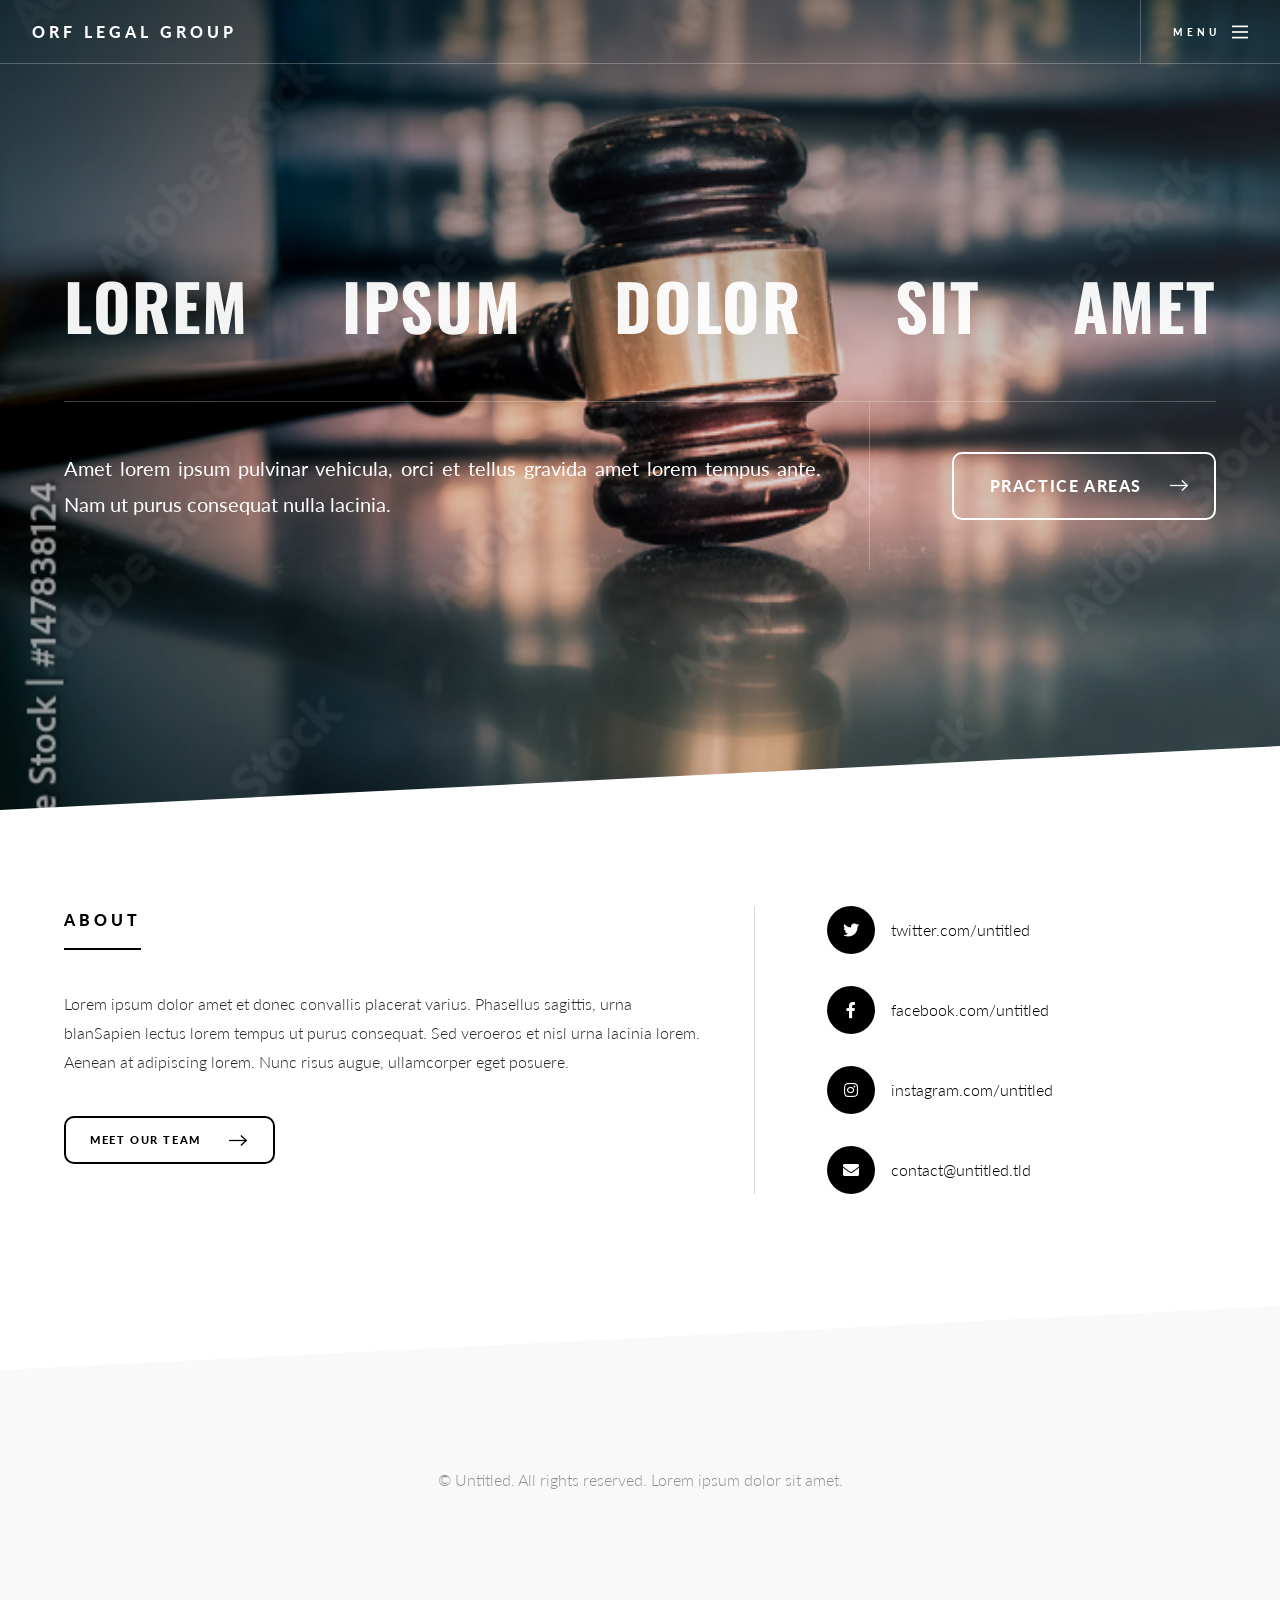
==== index.html @ 3b119aff "init" ====
<!DOCTYPE HTML>
<!--
	Standout by Pixelarity
	pixelarity.com | hello@pixelarity.com
	License: pixelarity.com/license
-->
<html>
	<head>
		<title>Orf Legal Group</title>
		<meta charset="utf-8" />
		<meta name="viewport" content="width=device-width, initial-scale=1, user-scalable=no" />
		<link rel="stylesheet" href="assets/css/main.css" />
	</head>
	<body class="is-preload">

		<!-- Page wrapper -->
			<div id="page-wrapper">

				<!-- Header -->
					<header id="header" class="alt">
						<span class="logo"><a href="index.html">Orf Legal Group <span></span></a></span>
						<a href="#menu"><span>Menu</span></a>
					</header>

				<!-- Nav -->
					<nav id="menu">
						<div class="inner">
							<h2>Menu</h2>
							<ul class="links">
								<li><a href="index.html">Home</a></li>
								<li><a href="practiceareas.html">Practice Areas</a></li>
								<li><a href="about.html">About</a></li>
								<li><a href="Contact.html">Contact</a></li>
								<li><a href="elements.html">Elements</a></li>
							</ul>
							<a class="close"><span>Close</span></a>
						</div>
					</nav>

				<!-- Banner -->
					<section id="banner">
						<div class="inner">
							<h1>Lorem ipsum dolor sit amet</h1>
							<div class="content">
								<p>Amet lorem ipsum pulvinar vehicula, orci et tellus gravida amet lorem tempus ante. Nam ut purus consequat nulla lacinia.</p>
								<ul class="actions special">
									<li><a href="practiceareas.html" class="button large next">Practice Areas</a></li>
								</ul>
							</div>
						</div>
					</section>

				<!-- Footer -->
					<section id="footer" class="wrapper">
						<div class="inner">
							<div class="split">
								<div class="content">
									<header>
										<h2>About</h2>
									</header>
									<p>Lorem ipsum dolor amet et donec convallis placerat varius. Phasellus sagittis, urna blanSapien lectus lorem tempus ut purus consequat. Sed veroeros et nisl urna lacinia lorem. Aenean at adipiscing lorem. Nunc risus augue, ullamcorper eget posuere.</p>
									<ul class="actions">
										<li><a href="about.html" class="button next">Meet Our Team</a></li>
									</ul>
								</div>
								<ul class="contact-icons">
									<li><a href="#" class="icon brands alt fa-twitter"><span class="label">twitter.com/untitled</span></a></li>
									<li><a href="#" class="icon brands alt fa-facebook-f"><span class="label">facebook.com/untitled</span></a></li>
									<li><a href="#" class="icon brands alt fa-instagram"><span class="label">instagram.com/untitled</span></a></li>
									<li><a href="#" class="icon solid alt fa-envelope"><span class="label">contact@untitled.tld</span></a></li>
								</ul>
							</div>
						</div>
					</section>

				<!-- Copyright -->
					<section class="wrapper style2 copyright">
						<div class="inner">
							&copy; Untitled. All rights reserved. Lorem ipsum dolor sit amet.
						</div>
					</section>

			</div>

		<!-- Scripts -->
			<script src="assets/js/jquery.min.js"></script>
			<script src="assets/js/jquery.scrollex.min.js"></script>
			<script src="assets/js/jquery.scrolly.min.js"></script>
			<script src="assets/js/browser.min.js"></script>
			<script src="assets/js/breakpoints.min.js"></script>
			<script src="assets/js/util.js"></script>
			<script src="assets/js/main.js"></script>

	</body>
</html>
---- assets/css/main.css ----
@import url(fontawesome-all.min.css);
@import url("https://fonts.googleapis.com/css?family=Lato:300,400,700,900|Oswald:600");

/*
	Standout by Pixelarity
	pixelarity.com | hello@pixelarity.com
	License: pixelarity.com/license
*/

html, body, div, span, applet, object,
iframe, h1, h2, h3, h4, h5, h6, p, blockquote,
pre, a, abbr, acronym, address, big, cite,
code, del, dfn, em, img, ins, kbd, q, s, samp,
small, strike, strong, sub, sup, tt, var, b,
u, i, center, dl, dt, dd, ol, ul, li, fieldset,
form, label, legend, table, caption, tbody,
tfoot, thead, tr, th, td, article, aside,
canvas, details, embed, figure, figcaption,
footer, header, hgroup, menu, nav, output, ruby,
section, summary, time, mark, audio, video {
	margin: 0;
	padding: 0;
	border: 0;
	font-size: 100%;
	font: inherit;
	vertical-align: baseline;}

article, aside, details, figcaption, figure,
footer, header, hgroup, menu, nav, section {
	display: block;}

body {
	line-height: 1;
}

ol, ul {
	list-style: none;
}

blockquote, q {
	quotes: none;
}

	blockquote:before, blockquote:after, q:before, q:after {
		content: '';
		content: none;
	}

table {
	border-collapse: collapse;
	border-spacing: 0;
}

body {
	-webkit-text-size-adjust: none;
}

mark {
	background-color: transparent;
	color: inherit;
}

input::-moz-focus-inner {
	border: 0;
	padding: 0;
}

input, select, textarea {
	-moz-appearance: none;
	-webkit-appearance: none;
	-ms-appearance: none;
	appearance: none;
}

/* Basic */

	@-ms-viewport {
		width: device-width;
	}

	body {
		-ms-overflow-style: scrollbar;
	}

	@media screen and (max-width: 480px) {

		html, body {
			min-width: 320px;
		}

	}

	html {
		box-sizing: border-box;
	}

	*, *:before, *:after {
		box-sizing: inherit;
	}

	body {
		background: #ffffff;
	}

		body.is-preload *, body.is-preload *:before, body.is-preload *:after {
			-moz-animation: none !important;
			-webkit-animation: none !important;
			-ms-animation: none !important;
			animation: none !important;
			-moz-transition: none !important;
			-webkit-transition: none !important;
			-ms-transition: none !important;
			transition: none !important;
		}

/* Typography */

	html {
		font-size: 15pt;
	}

		@media screen and (max-width: 1680px) {

			html {
				font-size: 13pt;
			}

		}

		@media screen and (max-width: 1280px) {

			html {
				font-size: 12pt;
			}

		}

		@media screen and (max-width: 980px) {

			html {
				font-size: 12pt;
			}

		}

		@media screen and (max-width: 480px) {

			html {
				font-size: 12pt;
			}

		}

		@media screen and (max-width: 360px) {

			html {
				font-size: 11pt;
			}

		}

	body {
		background-color: #ffffff;
		color: #282828;
	}

	body, input, select, textarea {
		font-family: "Lato", Helvetica, sans-serif;
		font-weight: 300;
		font-size: 1rem;
		line-height: 1.8;
	}

	a {
		-moz-transition: color 0.2s ease-in-out;
		-webkit-transition: color 0.2s ease-in-out;
		-ms-transition: color 0.2s ease-in-out;
		transition: color 0.2s ease-in-out;
		text-decoration: underline;
	}

		a:hover {
			text-decoration: none;
		}

	strong, b {
		font-weight: 900;
	}

	em, i {
		font-style: italic;
	}

	p {
		margin: 0 0 2rem 0;
	}

	h1, h2, h3, h4, h5, h6 {
		font-weight: 900;
		letter-spacing: 0.25rem;
		line-height: 1.5;
		margin: 0 0 1.5rem 0;
		text-transform: uppercase;
	}

		h1 a, h2 a, h3 a, h4 a, h5 a, h6 a {
			color: inherit;
			text-decoration: none;
		}

	h1 {
		font-family: "Oswald", Helvetica, sans-serif;
		font-size: 4rem;
		letter-spacing: 0.1rem;
	}

	h2 {
		font-size: 1.75rem;
	}

	h3 {
		font-size: 1.5rem;
	}

	h4 {
		font-size: 1.25rem;
	}

	h5 {
		font-size: 1rem;
	}

	h6 {
		font-size: 0.75rem;
	}

	@media screen and (max-width: 1280px) {

		h1 {
			font-size: 3.5rem;
		}

	}

	@media screen and (max-width: 980px) {

		h1 {
			font-size: 3rem;
		}

		h2 {
			font-size: 1.5rem;
		}

		h3 {
			font-size: 1.25rem;
		}

	}

	@media screen and (max-width: 736px) {

		h1 {
			font-size: 1.75rem;
		}

		h2 {
			font-size: 1.5rem;
		}

		h3 {
			font-size: 1.25rem;
		}

	}

	sub {
		font-size: 0.8rem;
		position: relative;
		top: 0.5rem;
	}

	sup {
		font-size: 0.8rem;
		position: relative;
		top: -0.5rem;
	}

	blockquote {
		border-left: solid 0.5rem;
		font-style: italic;
		margin: 0 0 2rem 0;
		padding: 1rem 0 1rem 2rem;
	}

	code {
		border-radius: 10px;
		border: solid 1px;
		font-family: "Courier New", monospace;
		font-size: 0.9rem;
		margin: 0 0.25rem;
		padding: 0.25rem 0.65rem;
	}

	pre {
		-webkit-overflow-scrolling: touch;
		font-family: "Courier New", monospace;
		font-size: 0.9rem;
		margin: 0 0 2rem 0;
	}

		pre code {
			display: block;
			line-height: 1.75;
			padding: 1rem 1.5rem;
			overflow-x: auto;
		}

	hr {
		border: 0;
		border-bottom: solid 1px;
		margin: 2rem 0;
	}

		hr.major {
			margin: 4rem 0;
		}

		@media screen and (max-width: 736px) {

			hr.major {
				margin: 3rem 0;
			}

		}

	input, select, textarea {
		color: #000000;
	}

	a {
		color: #000000;
	}

	strong, b {
		color: #000000;
	}

	h1, h2, h3, h4, h5, h6 {
		color: #000000;
	}

	blockquote {
		border-left-color: rgba(99, 116, 133, 0.25);
	}

	code {
		background: rgba(99, 116, 133, 0.075);
		border-color: rgba(99, 116, 133, 0.25);
	}

	hr {
		border-bottom-color: rgba(99, 116, 133, 0.25);
	}

/* Row */

	.row {
		display: flex;
		flex-wrap: wrap;
		box-sizing: border-box;
		align-items: stretch;
	}

		.row > * {
			box-sizing: border-box;
		}

		.row.gtr-uniform > * > :last-child {
			margin-bottom: 0;
		}

		.row.aln-left {
			justify-content: flex-start;
		}

		.row.aln-center {
			justify-content: center;
		}

		.row.aln-right {
			justify-content: flex-end;
		}

		.row.aln-top {
			align-items: flex-start;
		}

		.row.aln-middle {
			align-items: center;
		}

		.row.aln-bottom {
			align-items: flex-end;
		}

		.row > .imp {
			order: -1;
		}

		.row > .col-1 {
			width: 8.33333%;
		}

		.row > .off-1 {
			margin-left: 8.33333%;
		}

		.row > .col-2 {
			width: 16.66667%;
		}

		.row > .off-2 {
			margin-left: 16.66667%;
		}

		.row > .col-3 {
			width: 25%;
		}

		.row > .off-3 {
			margin-left: 25%;
		}

		.row > .col-4 {
			width: 33.33333%;
		}

		.row > .off-4 {
			margin-left: 33.33333%;
		}

		.row > .col-5 {
			width: 41.66667%;
		}

		.row > .off-5 {
			margin-left: 41.66667%;
		}

		.row > .col-6 {
			width: 50%;
		}

		.row > .off-6 {
			margin-left: 50%;
		}

		.row > .col-7 {
			width: 58.33333%;
		}

		.row > .off-7 {
			margin-left: 58.33333%;
		}

		.row > .col-8 {
			width: 66.66667%;
		}

		.row > .off-8 {
			margin-left: 66.66667%;
		}

		.row > .col-9 {
			width: 75%;
		}

		.row > .off-9 {
			margin-left: 75%;
		}

		.row > .col-10 {
			width: 83.33333%;
		}

		.row > .off-10 {
			margin-left: 83.33333%;
		}

		.row > .col-11 {
			width: 91.66667%;
		}

		.row > .off-11 {
			margin-left: 91.66667%;
		}

		.row > .col-12 {
			width: 100%;
		}

		.row > .off-12 {
			margin-left: 100%;
		}

		.row.gtr-0 {
			margin-top: 0;
			margin-left: 0rem;
		}

			.row.gtr-0 > * {
				padding: 0 0 0 0rem;
			}

			.row.gtr-0.gtr-uniform {
				margin-top: 0rem;
			}

				.row.gtr-0.gtr-uniform > * {
					padding-top: 0rem;
				}

		.row.gtr-25 {
			margin-top: 0;
			margin-left: -0.5rem;
		}

			.row.gtr-25 > * {
				padding: 0 0 0 0.5rem;
			}

			.row.gtr-25.gtr-uniform {
				margin-top: -0.5rem;
			}

				.row.gtr-25.gtr-uniform > * {
					padding-top: 0.5rem;
				}

		.row.gtr-50 {
			margin-top: 0;
			margin-left: -1rem;
		}

			.row.gtr-50 > * {
				padding: 0 0 0 1rem;
			}

			.row.gtr-50.gtr-uniform {
				margin-top: -1rem;
			}

				.row.gtr-50.gtr-uniform > * {
					padding-top: 1rem;
				}

		.row {
			margin-top: 0;
			margin-left: -2rem;
		}

			.row > * {
				padding: 0 0 0 2rem;
			}

			.row.gtr-uniform {
				margin-top: -2rem;
			}

				.row.gtr-uniform > * {
					padding-top: 2rem;
				}

		.row.gtr-150 {
			margin-top: 0;
			margin-left: -3rem;
		}

			.row.gtr-150 > * {
				padding: 0 0 0 3rem;
			}

			.row.gtr-150.gtr-uniform {
				margin-top: -3rem;
			}

				.row.gtr-150.gtr-uniform > * {
					padding-top: 3rem;
				}

		.row.gtr-200 {
			margin-top: 0;
			margin-left: -4rem;
		}

			.row.gtr-200 > * {
				padding: 0 0 0 4rem;
			}

			.row.gtr-200.gtr-uniform {
				margin-top: -4rem;
			}

				.row.gtr-200.gtr-uniform > * {
					padding-top: 4rem;
				}

		@media screen and (max-width: 1680px) {

			.row {
				display: flex;
				flex-wrap: wrap;
				box-sizing: border-box;
				align-items: stretch;
			}

				.row > * {
					box-sizing: border-box;
				}

				.row.gtr-uniform > * > :last-child {
					margin-bottom: 0;
				}

				.row.aln-left {
					justify-content: flex-start;
				}

				.row.aln-center {
					justify-content: center;
				}

				.row.aln-right {
					justify-content: flex-end;
				}

				.row.aln-top {
					align-items: flex-start;
				}

				.row.aln-middle {
					align-items: center;
				}

				.row.aln-bottom {
					align-items: flex-end;
				}

				.row > .imp-xlarge {
					order: -1;
				}

				.row > .col-1-xlarge {
					width: 8.33333%;
				}

				.row > .off-1-xlarge {
					margin-left: 8.33333%;
				}

				.row > .col-2-xlarge {
					width: 16.66667%;
				}

				.row > .off-2-xlarge {
					margin-left: 16.66667%;
				}

				.row > .col-3-xlarge {
					width: 25%;
				}

				.row > .off-3-xlarge {
					margin-left: 25%;
				}

				.row > .col-4-xlarge {
					width: 33.33333%;
				}

				.row > .off-4-xlarge {
					margin-left: 33.33333%;
				}

				.row > .col-5-xlarge {
					width: 41.66667%;
				}

				.row > .off-5-xlarge {
					margin-left: 41.66667%;
				}

				.row > .col-6-xlarge {
					width: 50%;
				}

				.row > .off-6-xlarge {
					margin-left: 50%;
				}

				.row > .col-7-xlarge {
					width: 58.33333%;
				}

				.row > .off-7-xlarge {
					margin-left: 58.33333%;
				}

				.row > .col-8-xlarge {
					width: 66.66667%;
				}

				.row > .off-8-xlarge {
					margin-left: 66.66667%;
				}

				.row > .col-9-xlarge {
					width: 75%;
				}

				.row > .off-9-xlarge {
					margin-left: 75%;
				}

				.row > .col-10-xlarge {
					width: 83.33333%;
				}

				.row > .off-10-xlarge {
					margin-left: 83.33333%;
				}

				.row > .col-11-xlarge {
					width: 91.66667%;
				}

				.row > .off-11-xlarge {
					margin-left: 91.66667%;
				}

				.row > .col-12-xlarge {
					width: 100%;
				}

				.row > .off-12-xlarge {
					margin-left: 100%;
				}

				.row.gtr-0 {
					margin-top: 0;
					margin-left: 0rem;
				}

					.row.gtr-0 > * {
						padding: 0 0 0 0rem;
					}

					.row.gtr-0.gtr-uniform {
						margin-top: 0rem;
					}

						.row.gtr-0.gtr-uniform > * {
							padding-top: 0rem;
						}

				.row.gtr-25 {
					margin-top: 0;
					margin-left: -0.5rem;
				}

					.row.gtr-25 > * {
						padding: 0 0 0 0.5rem;
					}

					.row.gtr-25.gtr-uniform {
						margin-top: -0.5rem;
					}

						.row.gtr-25.gtr-uniform > * {
							padding-top: 0.5rem;
						}

				.row.gtr-50 {
					margin-top: 0;
					margin-left: -1rem;
				}

					.row.gtr-50 > * {
						padding: 0 0 0 1rem;
					}

					.row.gtr-50.gtr-uniform {
						margin-top: -1rem;
					}

						.row.gtr-50.gtr-uniform > * {
							padding-top: 1rem;
						}

				.row {
					margin-top: 0;
					margin-left: -2rem;
				}

					.row > * {
						padding: 0 0 0 2rem;
					}

					.row.gtr-uniform {
						margin-top: -2rem;
					}

						.row.gtr-uniform > * {
							padding-top: 2rem;
						}

				.row.gtr-150 {
					margin-top: 0;
					margin-left: -3rem;
				}

					.row.gtr-150 > * {
						padding: 0 0 0 3rem;
					}

					.row.gtr-150.gtr-uniform {
						margin-top: -3rem;
					}

						.row.gtr-150.gtr-uniform > * {
							padding-top: 3rem;
						}

				.row.gtr-200 {
					margin-top: 0;
					margin-left: -4rem;
				}

					.row.gtr-200 > * {
						padding: 0 0 0 4rem;
					}

					.row.gtr-200.gtr-uniform {
						margin-top: -4rem;
					}

						.row.gtr-200.gtr-uniform > * {
							padding-top: 4rem;
						}

		}

		@media screen and (max-width: 1280px) {

			.row {
				display: flex;
				flex-wrap: wrap;
				box-sizing: border-box;
				align-items: stretch;
			}

				.row > * {
					box-sizing: border-box;
				}

				.row.gtr-uniform > * > :last-child {
					margin-bottom: 0;
				}

				.row.aln-left {
					justify-content: flex-start;
				}

				.row.aln-center {
					justify-content: center;
				}

				.row.aln-right {
					justify-content: flex-end;
				}

				.row.aln-top {
					align-items: flex-start;
				}

				.row.aln-middle {
					align-items: center;
				}

				.row.aln-bottom {
					align-items: flex-end;
				}

				.row > .imp-large {
					order: -1;
				}

				.row > .col-1-large {
					width: 8.33333%;
				}

				.row > .off-1-large {
					margin-left: 8.33333%;
				}

				.row > .col-2-large {
					width: 16.66667%;
				}

				.row > .off-2-large {
					margin-left: 16.66667%;
				}

				.row > .col-3-large {
					width: 25%;
				}

				.row > .off-3-large {
					margin-left: 25%;
				}

				.row > .col-4-large {
					width: 33.33333%;
				}

				.row > .off-4-large {
					margin-left: 33.33333%;
				}

				.row > .col-5-large {
					width: 41.66667%;
				}

				.row > .off-5-large {
					margin-left: 41.66667%;
				}

				.row > .col-6-large {
					width: 50%;
				}

				.row > .off-6-large {
					margin-left: 50%;
				}

				.row > .col-7-large {
					width: 58.33333%;
				}

				.row > .off-7-large {
					margin-left: 58.33333%;
				}

				.row > .col-8-large {
					width: 66.66667%;
				}

				.row > .off-8-large {
					margin-left: 66.66667%;
				}

				.row > .col-9-large {
					width: 75%;
				}

				.row > .off-9-large {
					margin-left: 75%;
				}

				.row > .col-10-large {
					width: 83.33333%;
				}

				.row > .off-10-large {
					margin-left: 83.33333%;
				}

				.row > .col-11-large {
					width: 91.66667%;
				}

				.row > .off-11-large {
					margin-left: 91.66667%;
				}

				.row > .col-12-large {
					width: 100%;
				}

				.row > .off-12-large {
					margin-left: 100%;
				}

				.row.gtr-0 {
					margin-top: 0;
					margin-left: 0rem;
				}

					.row.gtr-0 > * {
						padding: 0 0 0 0rem;
					}

					.row.gtr-0.gtr-uniform {
						margin-top: 0rem;
					}

						.row.gtr-0.gtr-uniform > * {
							padding-top: 0rem;
						}

				.row.gtr-25 {
					margin-top: 0;
					margin-left: -0.375rem;
				}

					.row.gtr-25 > * {
						padding: 0 0 0 0.375rem;
					}

					.row.gtr-25.gtr-uniform {
						margin-top: -0.375rem;
					}

						.row.gtr-25.gtr-uniform > * {
							padding-top: 0.375rem;
						}

				.row.gtr-50 {
					margin-top: 0;
					margin-left: -0.75rem;
				}

					.row.gtr-50 > * {
						padding: 0 0 0 0.75rem;
					}

					.row.gtr-50.gtr-uniform {
						margin-top: -0.75rem;
					}

						.row.gtr-50.gtr-uniform > * {
							padding-top: 0.75rem;
						}

				.row {
					margin-top: 0;
					margin-left: -1.5rem;
				}

					.row > * {
						padding: 0 0 0 1.5rem;
					}

					.row.gtr-uniform {
						margin-top: -1.5rem;
					}

						.row.gtr-uniform > * {
							padding-top: 1.5rem;
						}

				.row.gtr-150 {
					margin-top: 0;
					margin-left: -2.25rem;
				}

					.row.gtr-150 > * {
						padding: 0 0 0 2.25rem;
					}

					.row.gtr-150.gtr-uniform {
						margin-top: -2.25rem;
					}

						.row.gtr-150.gtr-uniform > * {
							padding-top: 2.25rem;
						}

				.row.gtr-200 {
					margin-top: 0;
					margin-left: -3rem;
				}

					.row.gtr-200 > * {
						padding: 0 0 0 3rem;
					}

					.row.gtr-200.gtr-uniform {
						margin-top: -3rem;
					}

						.row.gtr-200.gtr-uniform > * {
							padding-top: 3rem;
						}

		}

		@media screen and (max-width: 980px) {

			.row {
				display: flex;
				flex-wrap: wrap;
				box-sizing: border-box;
				align-items: stretch;
			}

				.row > * {
					box-sizing: border-box;
				}

				.row.gtr-uniform > * > :last-child {
					margin-bottom: 0;
				}

				.row.aln-left {
					justify-content: flex-start;
				}

				.row.aln-center {
					justify-content: center;
				}

				.row.aln-right {
					justify-content: flex-end;
				}

				.row.aln-top {
					align-items: flex-start;
				}

				.row.aln-middle {
					align-items: center;
				}

				.row.aln-bottom {
					align-items: flex-end;
				}

				.row > .imp-medium {
					order: -1;
				}

				.row > .col-1-medium {
					width: 8.33333%;
				}

				.row > .off-1-medium {
					margin-left: 8.33333%;
				}

				.row > .col-2-medium {
					width: 16.66667%;
				}

				.row > .off-2-medium {
					margin-left: 16.66667%;
				}

				.row > .col-3-medium {
					width: 25%;
				}

				.row > .off-3-medium {
					margin-left: 25%;
				}

				.row > .col-4-medium {
					width: 33.33333%;
				}

				.row > .off-4-medium {
					margin-left: 33.33333%;
				}

				.row > .col-5-medium {
					width: 41.66667%;
				}

				.row > .off-5-medium {
					margin-left: 41.66667%;
				}

				.row > .col-6-medium {
					width: 50%;
				}

				.row > .off-6-medium {
					margin-left: 50%;
				}

				.row > .col-7-medium {
					width: 58.33333%;
				}

				.row > .off-7-medium {
					margin-left: 58.33333%;
				}

				.row > .col-8-medium {
					width: 66.66667%;
				}

				.row > .off-8-medium {
					margin-left: 66.66667%;
				}

				.row > .col-9-medium {
					width: 75%;
				}

				.row > .off-9-medium {
					margin-left: 75%;
				}

				.row > .col-10-medium {
					width: 83.33333%;
				}

				.row > .off-10-medium {
					margin-left: 83.33333%;
				}

				.row > .col-11-medium {
					width: 91.66667%;
				}

				.row > .off-11-medium {
					margin-left: 91.66667%;
				}

				.row > .col-12-medium {
					width: 100%;
				}

				.row > .off-12-medium {
					margin-left: 100%;
				}

				.row.gtr-0 {
					margin-top: 0;
					margin-left: 0rem;
				}

					.row.gtr-0 > * {
						padding: 0 0 0 0rem;
					}

					.row.gtr-0.gtr-uniform {
						margin-top: 0rem;
					}

						.row.gtr-0.gtr-uniform > * {
							padding-top: 0rem;
						}

				.row.gtr-25 {
					margin-top: 0;
					margin-left: -0.375rem;
				}

					.row.gtr-25 > * {
						padding: 0 0 0 0.375rem;
					}

					.row.gtr-25.gtr-uniform {
						margin-top: -0.375rem;
					}

						.row.gtr-25.gtr-uniform > * {
							padding-top: 0.375rem;
						}

				.row.gtr-50 {
					margin-top: 0;
					margin-left: -0.75rem;
				}

					.row.gtr-50 > * {
						padding: 0 0 0 0.75rem;
					}

					.row.gtr-50.gtr-uniform {
						margin-top: -0.75rem;
					}

						.row.gtr-50.gtr-uniform > * {
							padding-top: 0.75rem;
						}

				.row {
					margin-top: 0;
					margin-left: -1.5rem;
				}

					.row > * {
						padding: 0 0 0 1.5rem;
					}

					.row.gtr-uniform {
						margin-top: -1.5rem;
					}

						.row.gtr-uniform > * {
							padding-top: 1.5rem;
						}

				.row.gtr-150 {
					margin-top: 0;
					margin-left: -2.25rem;
				}

					.row.gtr-150 > * {
						padding: 0 0 0 2.25rem;
					}

					.row.gtr-150.gtr-uniform {
						margin-top: -2.25rem;
					}

						.row.gtr-150.gtr-uniform > * {
							padding-top: 2.25rem;
						}

				.row.gtr-200 {
					margin-top: 0;
					margin-left: -3rem;
				}

					.row.gtr-200 > * {
						padding: 0 0 0 3rem;
					}

					.row.gtr-200.gtr-uniform {
						margin-top: -3rem;
					}

						.row.gtr-200.gtr-uniform > * {
							padding-top: 3rem;
						}

		}

		@media screen and (max-width: 736px) {

			.row {
				display: flex;
				flex-wrap: wrap;
				box-sizing: border-box;
				align-items: stretch;
			}

				.row > * {
					box-sizing: border-box;
				}

				.row.gtr-uniform > * > :last-child {
					margin-bottom: 0;
				}

				.row.aln-left {
					justify-content: flex-start;
				}

				.row.aln-center {
					justify-content: center;
				}

				.row.aln-right {
					justify-content: flex-end;
				}

				.row.aln-top {
					align-items: flex-start;
				}

				.row.aln-middle {
					align-items: center;
				}

				.row.aln-bottom {
					align-items: flex-end;
				}

				.row > .imp-small {
					order: -1;
				}

				.row > .col-1-small {
					width: 8.33333%;
				}

				.row > .off-1-small {
					margin-left: 8.33333%;
				}

				.row > .col-2-small {
					width: 16.66667%;
				}

				.row > .off-2-small {
					margin-left: 16.66667%;
				}

				.row > .col-3-small {
					width: 25%;
				}

				.row > .off-3-small {
					margin-left: 25%;
				}

				.row > .col-4-small {
					width: 33.33333%;
				}

				.row > .off-4-small {
					margin-left: 33.33333%;
				}

				.row > .col-5-small {
					width: 41.66667%;
				}

				.row > .off-5-small {
					margin-left: 41.66667%;
				}

				.row > .col-6-small {
					width: 50%;
				}

				.row > .off-6-small {
					margin-left: 50%;
				}

				.row > .col-7-small {
					width: 58.33333%;
				}

				.row > .off-7-small {
					margin-left: 58.33333%;
				}

				.row > .col-8-small {
					width: 66.66667%;
				}

				.row > .off-8-small {
					margin-left: 66.66667%;
				}

				.row > .col-9-small {
					width: 75%;
				}

				.row > .off-9-small {
					margin-left: 75%;
				}

				.row > .col-10-small {
					width: 83.33333%;
				}

				.row > .off-10-small {
					margin-left: 83.33333%;
				}

				.row > .col-11-small {
					width: 91.66667%;
				}

				.row > .off-11-small {
					margin-left: 91.66667%;
				}

				.row > .col-12-small {
					width: 100%;
				}

				.row > .off-12-small {
					margin-left: 100%;
				}

				.row.gtr-0 {
					margin-top: 0;
					margin-left: 0rem;
				}

					.row.gtr-0 > * {
						padding: 0 0 0 0rem;
					}

					.row.gtr-0.gtr-uniform {
						margin-top: 0rem;
					}

						.row.gtr-0.gtr-uniform > * {
							padding-top: 0rem;
						}

				.row.gtr-25 {
					margin-top: 0;
					margin-left: -0.3125rem;
				}

					.row.gtr-25 > * {
						padding: 0 0 0 0.3125rem;
					}

					.row.gtr-25.gtr-uniform {
						margin-top: -0.3125rem;
					}

						.row.gtr-25.gtr-uniform > * {
							padding-top: 0.3125rem;
						}

				.row.gtr-50 {
					margin-top: 0;
					margin-left: -0.625rem;
				}

					.row.gtr-50 > * {
						padding: 0 0 0 0.625rem;
					}

					.row.gtr-50.gtr-uniform {
						margin-top: -0.625rem;
					}

						.row.gtr-50.gtr-uniform > * {
							padding-top: 0.625rem;
						}

				.row {
					margin-top: 0;
					margin-left: -1.25rem;
				}

					.row > * {
						padding: 0 0 0 1.25rem;
					}

					.row.gtr-uniform {
						margin-top: -1.25rem;
					}

						.row.gtr-uniform > * {
							padding-top: 1.25rem;
						}

				.row.gtr-150 {
					margin-top: 0;
					margin-left: -1.875rem;
				}

					.row.gtr-150 > * {
						padding: 0 0 0 1.875rem;
					}

					.row.gtr-150.gtr-uniform {
						margin-top: -1.875rem;
					}

						.row.gtr-150.gtr-uniform > * {
							padding-top: 1.875rem;
						}

				.row.gtr-200 {
					margin-top: 0;
					margin-left: -2.5rem;
				}

					.row.gtr-200 > * {
						padding: 0 0 0 2.5rem;
					}

					.row.gtr-200.gtr-uniform {
						margin-top: -2.5rem;
					}

						.row.gtr-200.gtr-uniform > * {
							padding-top: 2.5rem;
						}

		}

		@media screen and (max-width: 480px) {

			.row {
				display: flex;
				flex-wrap: wrap;
				box-sizing: border-box;
				align-items: stretch;
			}

				.row > * {
					box-sizing: border-box;
				}

				.row.gtr-uniform > * > :last-child {
					margin-bottom: 0;
				}

				.row.aln-left {
					justify-content: flex-start;
				}

				.row.aln-center {
					justify-content: center;
				}

				.row.aln-right {
					justify-content: flex-end;
				}

				.row.aln-top {
					align-items: flex-start;
				}

				.row.aln-middle {
					align-items: center;
				}

				.row.aln-bottom {
					align-items: flex-end;
				}

				.row > .imp-xsmall {
					order: -1;
				}

				.row > .col-1-xsmall {
					width: 8.33333%;
				}

				.row > .off-1-xsmall {
					margin-left: 8.33333%;
				}

				.row > .col-2-xsmall {
					width: 16.66667%;
				}

				.row > .off-2-xsmall {
					margin-left: 16.66667%;
				}

				.row > .col-3-xsmall {
					width: 25%;
				}

				.row > .off-3-xsmall {
					margin-left: 25%;
				}

				.row > .col-4-xsmall {
					width: 33.33333%;
				}

				.row > .off-4-xsmall {
					margin-left: 33.33333%;
				}

				.row > .col-5-xsmall {
					width: 41.66667%;
				}

				.row > .off-5-xsmall {
					margin-left: 41.66667%;
				}

				.row > .col-6-xsmall {
					width: 50%;
				}

				.row > .off-6-xsmall {
					margin-left: 50%;
				}

				.row > .col-7-xsmall {
					width: 58.33333%;
				}

				.row > .off-7-xsmall {
					margin-left: 58.33333%;
				}

				.row > .col-8-xsmall {
					width: 66.66667%;
				}

				.row > .off-8-xsmall {
					margin-left: 66.66667%;
				}

				.row > .col-9-xsmall {
					width: 75%;
				}

				.row > .off-9-xsmall {
					margin-left: 75%;
				}

				.row > .col-10-xsmall {
					width: 83.33333%;
				}

				.row > .off-10-xsmall {
					margin-left: 83.33333%;
				}

				.row > .col-11-xsmall {
					width: 91.66667%;
				}

				.row > .off-11-xsmall {
					margin-left: 91.66667%;
				}

				.row > .col-12-xsmall {
					width: 100%;
				}

				.row > .off-12-xsmall {
					margin-left: 100%;
				}

				.row.gtr-0 {
					margin-top: 0;
					margin-left: 0rem;
				}

					.row.gtr-0 > * {
						padding: 0 0 0 0rem;
					}

					.row.gtr-0.gtr-uniform {
						margin-top: 0rem;
					}

						.row.gtr-0.gtr-uniform > * {
							padding-top: 0rem;
						}

				.row.gtr-25 {
					margin-top: 0;
					margin-left: -0.3125rem;
				}

					.row.gtr-25 > * {
						padding: 0 0 0 0.3125rem;
					}

					.row.gtr-25.gtr-uniform {
						margin-top: -0.3125rem;
					}

						.row.gtr-25.gtr-uniform > * {
							padding-top: 0.3125rem;
						}

				.row.gtr-50 {
					margin-top: 0;
					margin-left: -0.625rem;
				}

					.row.gtr-50 > * {
						padding: 0 0 0 0.625rem;
					}

					.row.gtr-50.gtr-uniform {
						margin-top: -0.625rem;
					}

						.row.gtr-50.gtr-uniform > * {
							padding-top: 0.625rem;
						}

				.row {
					margin-top: 0;
					margin-left: -1.25rem;
				}

					.row > * {
						padding: 0 0 0 1.25rem;
					}

					.row.gtr-uniform {
						margin-top: -1.25rem;
					}

						.row.gtr-uniform > * {
							padding-top: 1.25rem;
						}

				.row.gtr-150 {
					margin-top: 0;
					margin-left: -1.875rem;
				}

					.row.gtr-150 > * {
						padding: 0 0 0 1.875rem;
					}

					.row.gtr-150.gtr-uniform {
						margin-top: -1.875rem;
					}

						.row.gtr-150.gtr-uniform > * {
							padding-top: 1.875rem;
						}

				.row.gtr-200 {
					margin-top: 0;
					margin-left: -2.5rem;
				}

					.row.gtr-200 > * {
						padding: 0 0 0 2.5rem;
					}

					.row.gtr-200.gtr-uniform {
						margin-top: -2.5rem;
					}

						.row.gtr-200.gtr-uniform > * {
							padding-top: 2.5rem;
						}

		}

/* Box */

	.box {
		border: solid 1px;
		border-radius: 10px;
		margin-bottom: 2rem;
		padding: 1.5rem;
	}

		.box > :last-child {
			margin-bottom: 0;
		}

		.box.alt {
			border: 0;
			border-radius: 0;
			padding: 0;
		}

	.box {
		border-color: rgba(99, 116, 133, 0.25);
	}

/* Button */

	input[type="submit"],
	input[type="reset"],
	input[type="button"],
	button,
	.button {
		-moz-appearance: none;
		-webkit-appearance: none;
		-ms-appearance: none;
		appearance: none;
		-moz-transition: background-color 0.2s ease-in-out, color 0.2s ease-in-out;
		-webkit-transition: background-color 0.2s ease-in-out, color 0.2s ease-in-out;
		-ms-transition: background-color 0.2s ease-in-out, color 0.2s ease-in-out;
		transition: background-color 0.2s ease-in-out, color 0.2s ease-in-out;
		border-radius: 10px;
		border: 2px solid;
		cursor: pointer;
		display: inline-block;
		font-size: 0.7rem;
		font-weight: 900;
		height: 3rem;
		letter-spacing: 0.1rem;
		line-height: 2.75rem;
		padding: 0 1.5rem;
		position: relative;
		text-align: center;
		text-decoration: none;
		text-transform: uppercase;
		white-space: nowrap;
	}

		input[type="submit"].icon,
		input[type="reset"].icon,
		input[type="button"].icon,
		button.icon,
		.button.icon {
			border-bottom: 2px solid;
		}

			input[type="submit"].icon:before,
			input[type="reset"].icon:before,
			input[type="button"].icon:before,
			button.icon:before,
			.button.icon:before {
				margin-right: 0.5rem;
			}

		input[type="submit"].fit,
		input[type="reset"].fit,
		input[type="button"].fit,
		button.fit,
		.button.fit {
			width: 100%;
		}

		input[type="submit"].small,
		input[type="reset"].small,
		input[type="button"].small,
		button.small,
		.button.small {
			font-size: 0.65rem;
			height: 2.5rem;
			line-height: 2.25rem;
		}

		input[type="submit"].large,
		input[type="reset"].large,
		input[type="button"].large,
		button.large,
		.button.large {
			font-size: 1rem;
			height: 3.75rem;
			line-height: 3.5rem;
			padding: 0 2.25rem;
		}

		input[type="submit"].next,
		input[type="reset"].next,
		input[type="button"].next,
		button.next,
		.button.next {
			padding-right: 4.5rem;
		}

			input[type="submit"].next.fit,
			input[type="reset"].next.fit,
			input[type="button"].next.fit,
			button.next.fit,
			.button.next.fit {
				padding-left: 1.5rem !important;
				text-align: left;
			}

			input[type="submit"].next:after,
			input[type="reset"].next:after,
			input[type="button"].next:after,
			button.next:after,
			.button.next:after {
				background-position: center right;
				background-repeat: no-repeat;
				background-size: 25px 15px;
				content: '';
				display: block;
				height: 100%;
				position: absolute;
				right: 1.5rem;
				top: 0;
				vertical-align: middle;
				width: 1.25rem;
			}

		input[type="submit"].disabled, input[type="submit"]:disabled,
		input[type="reset"].disabled,
		input[type="reset"]:disabled,
		input[type="button"].disabled,
		input[type="button"]:disabled,
		button.disabled,
		button:disabled,
		.button.disabled,
		.button:disabled {
			pointer-events: none;
			opacity: 0.25;
		}

		@media screen and (max-width: 1280px) {

			input[type="submit"].large,
			input[type="reset"].large,
			input[type="button"].large,
			button.large,
			.button.large {
				font-size: 1rem;
				height: 4.25rem;
				line-height: 4rem;
			}

		}

		@media screen and (max-width: 736px) {

			input[type="submit"].alt,
			input[type="reset"].alt,
			input[type="button"].alt,
			button.alt,
			.button.alt {
				padding-left: 1.5rem !important;
				text-align: left;
			}

			input[type="submit"].large,
			input[type="reset"].large,
			input[type="button"].large,
			button.large,
			.button.large {
				font-size: 0.85rem;
				height: 3.75rem;
				line-height: 3.5rem;
				text-align: left;
			}

		}

		@media screen and (max-width: 480px) {

			input[type="submit"],
			input[type="reset"],
			input[type="button"],
			button,
			.button {
				padding: 0;
			}

		}

	input[type="submit"],
	input[type="reset"],
	input[type="button"],
	button,
	.button {
		background-color: transparent;
		border-color: #000000;
		color: #000000 !important;
	}

		input[type="submit"]:after,
		input[type="reset"]:after,
		input[type="button"]:after,
		button:after,
		.button:after {
			background-image: url("data:image/svg+xml;charset=utf8,%3Csvg xmlns='http://www.w3.org/2000/svg' xmlns:xlink='http://www.w3.org/1999/xlink' width='36px' height='24px' viewBox='0 0 36 24' zoomAndPan='disable'%3E%3Cstyle%3Eline %7B stroke: %23000000%3B stroke-width: 2px%3B %7D%3C/style%3E%3Cline x1='0' y1='12' x2='34' y2='12' /%3E%3Cline x1='25' y1='4' x2='34' y2='12.5' /%3E%3Cline x1='25' y1='20' x2='34' y2='11.5' /%3E%3C/svg%3E");
		}

		input[type="submit"]:hover, input[type="submit"]:focus,
		input[type="reset"]:hover,
		input[type="reset"]:focus,
		input[type="button"]:hover,
		input[type="button"]:focus,
		button:hover,
		button:focus,
		.button:hover,
		.button:focus {
			background-color: rgba(99, 116, 133, 0.075);
		}

		input[type="submit"]:active,
		input[type="reset"]:active,
		input[type="button"]:active,
		button:active,
		.button:active {
			background-color: rgba(99, 116, 133, 0.175);
		}

		input[type="submit"].icon:before,
		input[type="reset"].icon:before,
		input[type="button"].icon:before,
		button.icon:before,
		.button.icon:before {
			color: #000000;
		}

		input[type="submit"].primary,
		input[type="reset"].primary,
		input[type="button"].primary,
		button.primary,
		.button.primary {
			box-shadow: none;
			background-color: #000000;
			color: #ffffff !important;
		}

			input[type="submit"].primary:hover,
			input[type="reset"].primary:hover,
			input[type="button"].primary:hover,
			button.primary:hover,
			.button.primary:hover {
				background-color: rgba(0, 0, 0, 0.75);
			}

			input[type="submit"].primary.icon:before,
			input[type="reset"].primary.icon:before,
			input[type="button"].primary.icon:before,
			button.primary.icon:before,
			.button.primary.icon:before {
				color: #ffffff !important;
			}

/* Form */

	form {
		margin: 0 0 2rem 0;
	}

		form > :last-child {
			margin-bottom: 0;
		}

		form > .fields {
			display: -moz-flex;
			display: -webkit-flex;
			display: -ms-flex;
			display: flex;
			-moz-flex-wrap: wrap;
			-webkit-flex-wrap: wrap;
			-ms-flex-wrap: wrap;
			flex-wrap: wrap;
			width: calc(100% + 3rem);
			margin: -1.5rem 0 2rem -1.5rem;
		}

			form > .fields > .field {
				-moz-flex-grow: 0;
				-webkit-flex-grow: 0;
				-ms-flex-grow: 0;
				flex-grow: 0;
				-moz-flex-shrink: 0;
				-webkit-flex-shrink: 0;
				-ms-flex-shrink: 0;
				flex-shrink: 0;
				padding: 1.5rem 0 0 1.5rem;
				width: calc(100% - 1.5rem);
			}

				form > .fields > .field.half {
					width: calc(50% - 0.75rem);
				}

				form > .fields > .field.third {
					width: calc(100%/3 - 0.5rem);
				}

				form > .fields > .field.quarter {
					width: calc(25% - 0.375rem);
				}

		@media screen and (max-width: 480px) {

			form > .fields {
				width: calc(100% + 3rem);
				margin: -1.5rem 0 2rem -1.5rem;
			}

				form > .fields > .field {
					padding: 1.5rem 0 0 1.5rem;
					width: calc(100% - 1.5rem);
				}

					form > .fields > .field.half {
						width: calc(100% - 1.5rem);
					}

					form > .fields > .field.third {
						width: calc(100% - 1.5rem);
					}

					form > .fields > .field.quarter {
						width: calc(100% - 1.5rem);
					}

		}

	label {
		display: block;
		font-size: 0.9rem;
		font-weight: 900;
		margin: 0 0 1rem 0;
	}

	input[type="text"],
	input[type="password"],
	input[type="email"],
	select,
	textarea {
		-moz-appearance: none;
		-webkit-appearance: none;
		-ms-appearance: none;
		appearance: none;
		border-radius: 10px;
		border: solid 1px;
		color: inherit;
		display: block;
		outline: 0;
		padding: 0 1rem;
		text-decoration: none;
		width: 100%;
	}

		input[type="text"]:invalid,
		input[type="password"]:invalid,
		input[type="email"]:invalid,
		select:invalid,
		textarea:invalid {
			box-shadow: none;
		}

	select {
		background-position: calc(100% - 1rem) center;
		background-repeat: no-repeat;
		background-size: 1.25rem;
		height: 3rem;
		padding-right: 3rem;
		text-overflow: ellipsis;
	}

		select:focus::-ms-value {
			background-color: transparent;
		}

		select::-ms-expand {
			display: none;
		}

	input[type="text"],
	input[type="password"],
	input[type="email"],
	select {
		height: 3rem;
	}

	textarea {
		padding: 0.75rem 1rem;
	}

	input[type="checkbox"],
	input[type="radio"] {
		-moz-appearance: none;
		-webkit-appearance: none;
		-ms-appearance: none;
		appearance: none;
		display: block;
		float: left;
		margin-right: -2rem;
		opacity: 0;
		width: 1rem;
		z-index: -1;
	}

		input[type="checkbox"] + label,
		input[type="radio"] + label {
			text-decoration: none;
			cursor: pointer;
			display: inline-block;
			font-size: 1rem;
			font-weight: 300;
			padding-left: 2.55rem;
			padding-right: 0.75rem;
			position: relative;
		}

			input[type="checkbox"] + label:before,
			input[type="radio"] + label:before {
				-moz-osx-font-smoothing: grayscale;
				-webkit-font-smoothing: antialiased;
				display: inline-block;
				font-style: normal;
				font-variant: normal;
				text-rendering: auto;
				line-height: 1;
				text-transform: none !important;
				font-family: 'Font Awesome 5 Free';
				font-weight: 900;
			}

			input[type="checkbox"] + label:before,
			input[type="radio"] + label:before {
				border-radius: 10px;
				border: solid 1px;
				content: '';
				display: inline-block;
				font-size: 0.8rem;
				height: 1.8rem;
				left: 0;
				line-height: 1.8rem;
				position: absolute;
				text-align: center;
				top: 0;
				width: 1.8rem;
			}

		input[type="checkbox"]:checked + label:before,
		input[type="radio"]:checked + label:before {
			content: '\f00c';
		}

	input[type="checkbox"] + label:before {
		border-radius: 10px;
	}

	input[type="radio"] + label:before {
		border-radius: 100%;
	}

	::-webkit-input-placeholder {
		opacity: 1.0;
	}

	:-moz-placeholder {
		opacity: 1.0;
	}

	::-moz-placeholder {
		opacity: 1.0;
	}

	:-ms-input-placeholder {
		opacity: 1.0;
	}

	label {
		color: #000000;
	}

	input[type="text"],
	input[type="password"],
	input[type="email"],
	select,
	textarea {
		background-color: #ffffff;
		border-color: rgba(99, 116, 133, 0.25);
	}

		input[type="text"]:focus,
		input[type="password"]:focus,
		input[type="email"]:focus,
		select:focus,
		textarea:focus {
			border-color: #000000;
			box-shadow: 0 0 0 1px #000000;
		}

	select {
		background-image: url("data:image/svg+xml;charset=utf8,%3Csvg xmlns='http://www.w3.org/2000/svg' width='40' height='40' preserveAspectRatio='none' viewBox='0 0 40 40'%3E%3Cpath d='M9.4,12.3l10.4,10.4l10.4-10.4c0.2-0.2,0.5-0.4,0.9-0.4c0.3,0,0.6,0.1,0.9,0.4l3.3,3.3c0.2,0.2,0.4,0.5,0.4,0.9 c0,0.4-0.1,0.6-0.4,0.9L20.7,31.9c-0.2,0.2-0.5,0.4-0.9,0.4c-0.3,0-0.6-0.1-0.9-0.4L4.3,17.3c-0.2-0.2-0.4-0.5-0.4-0.9 c0-0.4,0.1-0.6,0.4-0.9l3.3-3.3c0.2-0.2,0.5-0.4,0.9-0.4S9.1,12.1,9.4,12.3z' fill='rgba(99, 116, 133, 0.25)' /%3E%3C/svg%3E");
	}

		select option {
			color: #000000;
			background: #ffffff;
		}

	input[type="checkbox"] + label,
	input[type="radio"] + label {
		color: #282828;
	}

		input[type="checkbox"] + label:before,
		input[type="radio"] + label:before {
			background: #ffffff;
			border-color: rgba(99, 116, 133, 0.25);
		}

	input[type="checkbox"]:checked + label:before,
	input[type="radio"]:checked + label:before {
		background-color: #000000;
		border-color: #000000;
		color: #ffffff;
	}

	input[type="checkbox"]:focus + label:before,
	input[type="radio"]:focus + label:before {
		border-color: #000000;
		box-shadow: 0 0 0 1px #000000;
	}

	::-webkit-input-placeholder {
		color: rgba(40, 40, 40, 0.5) !important;
	}

	:-moz-placeholder {
		color: rgba(40, 40, 40, 0.5) !important;
	}

	::-moz-placeholder {
		color: rgba(40, 40, 40, 0.5) !important;
	}

	:-ms-input-placeholder {
		color: rgba(40, 40, 40, 0.5) !important;
	}

	.formerize-placeholder {
		color: rgba(40, 40, 40, 0.5) !important;
	}

/* Icon */

	.icon {
		text-decoration: none;
		border-bottom: none;
		position: relative;
	}

		.icon:before {
			-moz-osx-font-smoothing: grayscale;
			-webkit-font-smoothing: antialiased;
			display: inline-block;
			font-style: normal;
			font-variant: normal;
			text-rendering: auto;
			line-height: 1;
			text-transform: none !important;
			font-family: 'Font Awesome 5 Free';
			font-weight: 400;
		}

		.icon > .label {
			display: none;
		}

		.icon.solid:before {
			font-weight: 900;
		}

		.icon.brands:before {
			font-family: 'Font Awesome 5 Brands';
		}

		.icon.alt:before {
			background: #000000;
			border-radius: 50%;
			color: #ffffff;
			display: inline-block;
			height: 3rem;
			line-height: 3rem;
			margin-right: 1rem;
			text-align: center;
			width: 3rem;
		}

		.icon.alt > .label {
			display: inline-block;
		}

/* Image */

	.image {
		border: 0;
		display: inline-block;
		position: relative;
	}

		.image img {
			display: block;
		}

		.image.left, .image.right {
			max-width: 40%;
		}

			.image.left img, .image.right img {
				width: 100%;
			}

		.image.left {
			float: left;
			margin: 0 1.5rem 1rem 0;
			top: 0.25rem;
		}

		.image.right {
			float: right;
			margin: 0 0 1rem 1.5rem;
			top: 0.25rem;
		}

		.image.fit {
			display: block;
			margin: 0 0 2rem 0;
			width: 100%;
		}

			.image.fit img {
				width: 100%;
			}

		.image.main {
			display: block;
			margin: 0 0 3rem 0;
			width: 100%;
		}

			.image.main img {
				width: 100%;
			}

		@media screen and (max-width: 736px) {

			.image.main {
				margin: 0 0 2rem 0;
			}

		}

/* List */

	ol {
		list-style: decimal;
		margin: 0 0 2rem 0;
		padding-left: 1.25rem;
	}

		ol li {
			padding-left: 0.25rem;
		}

	ul {
		list-style: disc;
		margin: 0 0 2rem 0;
		padding-left: 1rem;
	}

		ul li {
			padding-left: 0.5rem;
		}

		ul.alt {
			list-style: none;
			padding-left: 0;
		}

			ul.alt li {
				border-top: solid 1px;
				padding: 0.5rem 0;
			}

				ul.alt li:first-child {
					border-top: 0;
					padding-top: 0;
				}

	dl {
		margin: 0 0 2rem 0;
	}

		dl dt {
			display: block;
			font-weight: 900;
			margin: 0 0 1rem 0;
		}

		dl dd {
			margin-left: 2rem;
		}

	ul.alt li {
		border-top-color: rgba(99, 116, 133, 0.25);
	}

/* Actions */

	ul.actions {
		display: -moz-flex;
		display: -webkit-flex;
		display: -ms-flex;
		display: flex;
		cursor: default;
		list-style: none;
		margin-left: -1rem;
		padding-left: 0;
	}

		ul.actions li {
			padding: 0 0 0 1rem;
			vertical-align: middle;
		}

		ul.actions.special {
			-moz-justify-content: center;
			-webkit-justify-content: center;
			-ms-justify-content: center;
			justify-content: center;
			width: 100%;
			margin-left: 0;
		}

			ul.actions.special li:first-child {
				padding-left: 0;
			}

		ul.actions.stacked {
			-moz-flex-direction: column;
			-webkit-flex-direction: column;
			-ms-flex-direction: column;
			flex-direction: column;
			margin-left: 0;
		}

			ul.actions.stacked li {
				padding: 1.3rem 0 0 0;
			}

				ul.actions.stacked li:first-child {
					padding-top: 0;
				}

		ul.actions.fit {
			width: calc(100% + 1rem);
		}

			ul.actions.fit li {
				-moz-flex-grow: 1;
				-webkit-flex-grow: 1;
				-ms-flex-grow: 1;
				flex-grow: 1;
				-moz-flex-shrink: 1;
				-webkit-flex-shrink: 1;
				-ms-flex-shrink: 1;
				flex-shrink: 1;
				width: 100%;
			}

				ul.actions.fit li > * {
					width: 100%;
				}

			ul.actions.fit.stacked {
				width: 100%;
			}

		@media screen and (max-width: 480px) {

			ul.actions:not(.fixed) {
				-moz-flex-direction: column;
				-webkit-flex-direction: column;
				-ms-flex-direction: column;
				flex-direction: column;
				margin-left: 0;
				width: 100% !important;
			}

				ul.actions:not(.fixed) li {
					-moz-flex-grow: 1;
					-webkit-flex-grow: 1;
					-ms-flex-grow: 1;
					flex-grow: 1;
					-moz-flex-shrink: 1;
					-webkit-flex-shrink: 1;
					-ms-flex-shrink: 1;
					flex-shrink: 1;
					padding: 1rem 0 0 0;
					text-align: center;
					width: 100%;
				}

					ul.actions:not(.fixed) li > * {
						width: 100%;
					}

					ul.actions:not(.fixed) li:first-child {
						padding-top: 0;
					}

					ul.actions:not(.fixed) li input[type="submit"],
					ul.actions:not(.fixed) li input[type="reset"],
					ul.actions:not(.fixed) li input[type="button"],
					ul.actions:not(.fixed) li button,
					ul.actions:not(.fixed) li .button {
						width: 100%;
					}

						ul.actions:not(.fixed) li input[type="submit"].icon:before,
						ul.actions:not(.fixed) li input[type="reset"].icon:before,
						ul.actions:not(.fixed) li input[type="button"].icon:before,
						ul.actions:not(.fixed) li button.icon:before,
						ul.actions:not(.fixed) li .button.icon:before {
							margin-left: -0.5rem;
						}

		}

/* Tabs */

	.tabs {
		width: 100%;
	}

		.tabs > .titles {
			display: -moz-flex;
			display: -webkit-flex;
			display: -ms-flex;
			display: flex;
			-moz-flex-wrap: wrap;
			-webkit-flex-wrap: wrap;
			-ms-flex-wrap: wrap;
			flex-wrap: wrap;
			-moz-justify-content: -moz-flex-start;
			-webkit-justify-content: -webkit-flex-start;
			-ms-justify-content: -ms-flex-start;
			justify-content: flex-start;
			-moz-user-select: none;
			-webkit-user-select: none;
			-ms-user-select: none;
			user-select: none;
			list-style: none;
			margin: 0 0 2rem 0;
			padding: 0;
		}

			.tabs > .titles:before {
				content: '';
				display: block;
				height: 6rem;
				left: 0;
				position: absolute;
				width: 100%;
				z-index: 0;
			}

			.tabs > .titles > .title {
				-moz-transition-property: color, background-color, box-shadow;
				-webkit-transition-property: color, background-color, box-shadow;
				-ms-transition-property: color, background-color, box-shadow;
				transition-property: color, background-color, box-shadow;
				-moz-transition-duration: 0.2s;
				-webkit-transition-duration: 0.2s;
				-ms-transition-duration: 0.2s;
				transition-duration: 0.2s;
				font-size: 1rem;
				font-weight: 900;
				letter-spacing: 0.25rem;
				margin-right: 5rem;
				margin-bottom: 2rem;
				padding-bottom: 1rem;
				padding: 0;
				position: relative;
				text-align: center;
				text-transform: uppercase;
				z-index: 1;
			}

				.tabs > .titles > .title:last-child {
					margin-right: 0;
				}

				.tabs > .titles > .title:hover {
					-moz-animation: tab-title 0.5s ease forwards;
					-webkit-animation: tab-title 0.5s ease forwards;
					-ms-animation: tab-title 0.5s ease forwards;
					animation: tab-title 0.5s ease forwards;
				}

				.tabs > .titles > .title.active {
					-moz-animation: tab-title 0.5s ease forwards;
					-webkit-animation: tab-title 0.5s ease forwards;
					-ms-animation: tab-title 0.5s ease forwards;
					animation: tab-title 0.5s ease forwards;
				}

			@media screen and (max-width: 736px) {

				.tabs > .titles {
					margin: 0 0 1rem 0;
				}

					.tabs > .titles > .title {
						margin-bottom: 1.25rem;
						margin-right: 1.25rem;
					}

			}

			@media screen and (max-width: 480px) {

				.tabs > .titles {
					margin: 0 0 1rem 0;
				}

					.tabs > .titles > .title {
						font-size: 0.75rem;
						margin-bottom: 1rem;
						margin-right: 1rem;
					}

			}

		.tabs > .panels > .panel {
			-moz-transition: opacity 0.2s ease-in-out;
			-webkit-transition: opacity 0.2s ease-in-out;
			-ms-transition: opacity 0.2s ease-in-out;
			transition: opacity 0.2s ease-in-out;
			opacity: 0;
		}

			.tabs > .panels > .panel.active {
				opacity: 1;
			}

	.tabs > .titles > .title:hover {
		box-shadow: 0 2px 0 0 rgba(99, 116, 133, 0.25);
	}

	.tabs > .titles > .title.active {
		box-shadow: 0 2px 0 0 #000000;
	}

/* Icons */

	ul.icons {
		cursor: default;
		list-style: none;
		padding-left: 0;
	}

		ul.icons li {
			display: inline-block;
			padding: 0 1rem 0 0;
		}

			ul.icons li:last-child {
				padding-right: 0;
			}

			ul.icons li .icon:before {
				font-size: 1.5rem;
			}

/* Contact Icons */

	ul.contact-icons {
		cursor: default;
		list-style: none;
		padding-left: 0;
	}

		ul.contact-icons li {
			padding-top: 2rem;
		}

			ul.contact-icons li .icon:before {
				border-radius: 50%;
				display: inline-block;
				height: 3rem;
				line-height: 3rem;
				margin-right: 1rem;
				text-align: center;
				width: 3rem;
			}

			ul.contact-icons li .icon > .label {
				display: inline-block;
			}

			ul.contact-icons li:first-child {
				padding-top: 0;
			}

		@media screen and (max-width: 980px) {

			ul.contact-icons {
				-moz-align-items: center;
				-webkit-align-items: center;
				-ms-align-items: center;
				align-items: center;
				display: -moz-flex;
				display: -webkit-flex;
				display: -ms-flex;
				display: flex;
				-moz-flex-wrap: wrap;
				-webkit-flex-wrap: wrap;
				-ms-flex-wrap: wrap;
				flex-wrap: wrap;
			}

				ul.contact-icons li {
					width: 50%;
				}

					ul.contact-icons li:nth-child(2) {
						padding-top: 0;
					}

		}

		@media screen and (max-width: 736px) {

			ul.contact-icons {
				-moz-align-items: center;
				-webkit-align-items: center;
				-ms-align-items: center;
				align-items: center;
				display: -moz-flex;
				display: -webkit-flex;
				display: -ms-flex;
				display: flex;
				-moz-flex-wrap: wrap;
				-webkit-flex-wrap: wrap;
				-ms-flex-wrap: wrap;
				flex-wrap: wrap;
			}

				ul.contact-icons li {
					width: 100%;
				}

					ul.contact-icons li:nth-child(2) {
						padding-top: 2.5rem;
					}

		}

	ul.contact-icons li .icon:before {
		background: #000000;
		color: #ffffff;
	}

/* Section/Article */

	section.special, article.special {
		text-align: center;
	}

	header p {
		position: relative;
		margin: 0 0 1.5rem 0;
	}

	header h2 + p {
		font-size: 1.25rem;
		margin-top: -1rem;
	}

	header h3 + p {
		font-size: 1.1rem;
		margin-top: -0.8rem;
	}

	header h4 + p,
	header h5 + p,
	header h6 + p {
		font-size: 0.9rem;
		margin-top: -0.6rem;
	}

	header.major {
		margin-bottom: 2.7rem;
		padding-bottom: 2.7rem;
		position: relative;
	}

		header.major h1 {
			border-bottom: 1px solid;
			margin-bottom: 2rem;
			padding-bottom: 2rem;
		}

		header.major p {
			font-size: 1.5rem;
			margin-bottom: 0;
		}

		header.major.alt {
			margin-bottom: 0;
		}

	@media screen and (max-width: 1280px) {

		header.major {
			margin-bottom: 2.5rem;
			padding-bottom: 2.5rem;
		}

			header.major h1 {
				margin-bottom: 1rem;
				padding-bottom: 1rem;
			}

			header.major p {
				font-size: 1.45rem;
			}

			header.major.alt {
				margin-bottom: 2.7rem;
			}

	}

	@media screen and (max-width: 980px) {

		header.major p {
			font-size: 1.35rem;
		}

	}

	@media screen and (max-width: 736px) {

		header.major {
			margin-bottom: 1.8rem;
			padding-bottom: 1.3rem;
		}

			header.major p {
				font-size: 1.25rem;
			}

			header.major.alt {
				margin-bottom: 1.8rem;
			}

	}

	@media screen and (max-width: 480px) {

		header.major p {
			font-size: 1.25rem;
		}

	}

	header p {
		color: #282828;
	}

	header.major h1 {
		border-color: rgba(99, 116, 133, 0.25);
	}

/* Table */

	.table-wrapper {
		-webkit-overflow-scrolling: touch;
		overflow-x: auto;
	}

	table {
		margin: 0 0 2rem 0;
		width: 100%;
	}

		table tbody tr {
			border-left: 0;
			border-right: 0;
			border: solid 1px;
		}

		table td {
			padding: 0.75rem 0.75rem;
		}

		table th {
			font-size: 0.9rem;
			font-weight: 900;
			padding: 0 0.75rem 0.75rem 0.75rem;
			text-align: left;
		}

		table thead {
			border-bottom: solid 2px;
		}

		table tfoot {
			border-top: solid 2px;
		}

		table.alt {
			border-collapse: separate;
		}

			table.alt tbody tr td {
				border: solid 1px;
				border-left-width: 0;
				border-top-width: 0;
			}

				table.alt tbody tr td:first-child {
					border-left-width: 1px;
				}

			table.alt tbody tr:first-child td {
				border-top-width: 1px;
			}

			table.alt thead {
				border-bottom: 0;
			}

			table.alt tfoot {
				border-top: 0;
			}

	table tbody tr {
		border-color: rgba(99, 116, 133, 0.25);
	}

		table tbody tr:nth-child(2n + 1) {
			background-color: rgba(99, 116, 133, 0.075);
		}

	table th {
		color: #000000;
	}

	table thead {
		border-bottom-color: rgba(99, 116, 133, 0.25);
	}

	table tfoot {
		border-top-color: rgba(99, 116, 133, 0.25);
	}

	table.alt tbody tr td {
		border-color: rgba(99, 116, 133, 0.25);
	}

/* Wrapper */

	.wrapper {
		padding: 10rem 0 12rem 0;
		position: relative;
	}

		.wrapper:before, .wrapper:after {
			background-image: url("data:image/svg+xml;charset=utf8,%3Csvg xmlns='http://www.w3.org/2000/svg' width='100' height='100' viewBox='0 0 100 100' preserveAspectRatio='none'%3E%3Cpolygon points='0,0 0,100 100,100' style='fill:%23ffffff%3B' /%3E%3C/svg%3E");
			z-index: 2;
		}

		.wrapper > .inner {
			margin: 0 auto;
			max-width: 65rem;
			width: calc(100% - 4rem);
		}

		.wrapper:before, .wrapper:after {
			background-repeat: no-repeat;
			background-size: 100% 100%;
			height: 6rem;
			left: 0;
			position: absolute;
			width: 100%;
		}

		.wrapper:before {
			-moz-transform: translateY(-100%) scale(-1, 1);
			-webkit-transform: translateY(-100%) scale(-1, 1);
			-ms-transform: translateY(-100%) scale(-1, 1);
			transform: translateY(-100%) scale(-1, 1);
			content: '';
			top: 0;
		}

		.wrapper.alt {
			padding-bottom: 1rem;
		}

			.wrapper.alt:after {
				-moz-transform: translateY(100%) rotate(180deg);
				-webkit-transform: translateY(100%) rotate(180deg);
				-ms-transform: translateY(100%) rotate(180deg);
				transform: translateY(100%) rotate(180deg);
				bottom: 0;
				content: '';
			}

		.wrapper.style2 {
			background: #f9f9f9;
		}

			.wrapper.style2:before, .wrapper.style2:after {
				background-image: url("data:image/svg+xml;charset=utf8,%3Csvg xmlns='http://www.w3.org/2000/svg' width='100' height='100' viewBox='0 0 100 100' preserveAspectRatio='none'%3E%3Cpolygon points='0,0 0,100 100,100' style='fill:%23f9f9f9%3B' /%3E%3C/svg%3E");
				z-index: 2;
			}

		@media screen and (max-width: 1680px) {

			.wrapper {
				padding: 8rem 0 10rem 0;
			}

		}

		@media screen and (max-width: 1280px) {

			.wrapper {
				padding: 6rem 0 8rem 0;
			}

				.wrapper:before, .wrapper:after {
					height: 4rem;
				}

				.wrapper > .inner {
					max-width: 75rem;
					width: calc(100% - 8rem);
				}

		}

		@media screen and (max-width: 980px) {

			.wrapper {
				padding: 4rem 0 6rem 0;
			}

				.wrapper:before, .wrapper:after {
					height: 3rem;
				}

		}

		@media screen and (max-width: 736px) {

			.wrapper {
				padding: 4rem 0 6rem 0;
			}

				.wrapper > .inner {
					width: calc(100% - 6rem);
				}

				.wrapper:before, .wrapper:after {
					height: 2rem;
				}

				.wrapper.alt {
					padding-bottom: 0;
				}

		}

		@media screen and (max-width: 480px) {

			.wrapper {
				padding: 3rem 0 3rem 0;
			}

				.wrapper > .inner {
					width: calc(100% - 4rem);
				}

		}

/* Gallery (may need to adjust gaps/margins) */

	@-moz-keyframes gallery-modal-spinner {
		0% {
			-moz-transform: rotate(0deg);
			-webkit-transform: rotate(0deg);
			-ms-transform: rotate(0deg);
			transform: rotate(0deg);
		}

		100% {
			-moz-transform: rotate(360deg);
			-webkit-transform: rotate(360deg);
			-ms-transform: rotate(360deg);
			transform: rotate(360deg);
		}
	}

	@-webkit-keyframes gallery-modal-spinner {
		0% {
			-moz-transform: rotate(0deg);
			-webkit-transform: rotate(0deg);
			-ms-transform: rotate(0deg);
			transform: rotate(0deg);
		}

		100% {
			-moz-transform: rotate(360deg);
			-webkit-transform: rotate(360deg);
			-ms-transform: rotate(360deg);
			transform: rotate(360deg);
		}
	}

	@-ms-keyframes gallery-modal-spinner {
		0% {
			-moz-transform: rotate(0deg);
			-webkit-transform: rotate(0deg);
			-ms-transform: rotate(0deg);
			transform: rotate(0deg);
		}

		100% {
			-moz-transform: rotate(360deg);
			-webkit-transform: rotate(360deg);
			-ms-transform: rotate(360deg);
			transform: rotate(360deg);
		}
	}

	@keyframes gallery-modal-spinner {
		0% {
			-moz-transform: rotate(0deg);
			-webkit-transform: rotate(0deg);
			-ms-transform: rotate(0deg);
			transform: rotate(0deg);
		}

		100% {
			-moz-transform: rotate(360deg);
			-webkit-transform: rotate(360deg);
			-ms-transform: rotate(360deg);
			transform: rotate(360deg);
		}
	}

	.gallery {
		column-gap: 2rem;
		columns: 3;
		margin: 0 0 2rem 0;
		width: 100%;
	}

		.gallery a, .gallery span {
			display: block;
			margin: 0 0 2rem 0;
		}

			.gallery a img, .gallery span img {
				display: block;
				width: 100%;
			}

		@media screen and (max-width: 980px) {

			.gallery {
				columns: 2;
			}

		}

		@media screen and (max-width: 736px) {

			.gallery {
				column-gap: 0.5rem;
			}

				.gallery a, .gallery span {
					margin: 0 0 0.5rem 0;
				}

		}

		.gallery .modal {
			display: -moz-flex;
			display: -webkit-flex;
			display: -ms-flex;
			display: flex;
			-moz-align-items: center;
			-webkit-align-items: center;
			-ms-align-items: center;
			align-items: center;
			-moz-justify-content: center;
			-webkit-justify-content: center;
			-ms-justify-content: center;
			justify-content: center;
			pointer-events: none;
			-moz-user-select: none;
			-webkit-user-select: none;
			-ms-user-select: none;
			user-select: none;
			-moz-transition: opacity 0.5s ease, visibility 0.5s, z-index 0.5s;
			-webkit-transition: opacity 0.5s ease, visibility 0.5s, z-index 0.5s;
			-ms-transition: opacity 0.5s ease, visibility 0.5s, z-index 0.5s;
			transition: opacity 0.5s ease, visibility 0.5s, z-index 0.5s;
			-webkit-tap-highlight-color: rgba(0, 0, 0, 0);
			background-color: rgba(255, 255, 255, 0.875);
			height: 100%;
			left: 0;
			opacity: 0;
			outline: 0;
			position: fixed;
			top: 0;
			visibility: none;
			width: 100%;
			z-index: 0;
		}

			.gallery .modal:before {
				-moz-animation: gallery-modal-spinner 1s infinite linear;
				-webkit-animation: gallery-modal-spinner 1s infinite linear;
				-ms-animation: gallery-modal-spinner 1s infinite linear;
				animation: gallery-modal-spinner 1s infinite linear;
				-moz-transition: opacity 0.25s ease;
				-webkit-transition: opacity 0.25s ease;
				-ms-transition: opacity 0.25s ease;
				transition: opacity 0.25s ease;
				-moz-transition-delay: 0.5s;
				-webkit-transition-delay: 0.5s;
				-ms-transition-delay: 0.5s;
				transition-delay: 0.5s;
				background-image: url("data:image/svg+xml;charset=utf8,%3Csvg xmlns='http://www.w3.org/2000/svg' xmlns:xlink='http://www.w3.org/1999/xlink' width='96px' height='96px' viewBox='0 0 96 96' zoomAndPan='disable'%3E%3Cstyle%3Ecircle %7Bfill: transparent%3B stroke: %23000000%3B stroke-width: 1.5px%3B %7D%3C/style%3E%3Cdefs%3E%3CclipPath id='corner'%3E%3Cpolygon points='0,0 48,0 48,48 96,48 96,96 0,96' /%3E%3C/clipPath%3E%3C/defs%3E%3Cg clip-path='url(%23corner)'%3E%3Ccircle cx='48' cy='48' r='32'/%3E%3C/g%3E%3C/svg%3E");
				background-position: center;
				background-repeat: no-repeat;
				background-size: 4rem;
				content: '';
				display: block;
				height: 4rem;
				left: 50%;
				margin: -2rem 0 0 -2rem;
				opacity: 0;
				position: absolute;
				top: 50%;
				width: 4rem;
			}

			.gallery .modal:after {
				background-image: url("data:image/svg+xml;charset=utf8,%3Csvg xmlns='http://www.w3.org/2000/svg' xmlns:xlink='http://www.w3.org/1999/xlink' width='64px' height='64px' viewBox='0 0 64 64' zoomAndPan='disable'%3E%3Cstyle%3Eline %7Bstroke: %23000000%3Bstroke-width: 1.5px%3B%7D%3C/style%3E%3Cline x1='20' y1='20' x2='44' y2='44' /%3E%3Cline x1='20' y1='44' x2='44' y2='20' /%3E%3C/svg%3E");
				background-position: center;
				background-repeat: no-repeat;
				background-size: 3rem;
				content: '';
				cursor: pointer;
				display: block;
				height: 4rem;
				position: absolute;
				right: 0.5rem;
				top: 0.5rem;
				width: 4rem;
			}

			.gallery .modal .inner {
				-moz-transform: translateY(0.75rem);
				-webkit-transform: translateY(0.75rem);
				-ms-transform: translateY(0.75rem);
				transform: translateY(0.75rem);
				-moz-transition: opacity 0.25s ease, -moz-transform 0.25s ease;
				-webkit-transition: opacity 0.25s ease, -webkit-transform 0.25s ease;
				-ms-transition: opacity 0.25s ease, -ms-transform 0.25s ease;
				transition: opacity 0.25s ease, transform 0.25s ease;
				opacity: 0;
			}

				.gallery .modal .inner img {
					box-shadow: 0 1rem 3rem 0 rgba(0, 0, 0, 0.35);
					display: block;
					max-height: 85vh;
					max-width: 90vw;
				}

			.gallery .modal.visible {
				pointer-events: auto;
				opacity: 1;
				visibility: visible;
				z-index: 11000;
			}

				.gallery .modal.visible:before {
					opacity: 1;
				}

			.gallery .modal.loaded .inner {
				-moz-transform: translateY(0);
				-webkit-transform: translateY(0);
				-ms-transform: translateY(0);
				transform: translateY(0);
				-moz-transition: opacity 0.5s ease, -moz-transform 0.5s ease;
				-webkit-transition: opacity 0.5s ease, -webkit-transform 0.5s ease;
				-ms-transition: opacity 0.5s ease, -ms-transform 0.5s ease;
				transition: opacity 0.5s ease, transform 0.5s ease;
				opacity: 1;
			}

			.gallery .modal.loaded:before {
				-moz-transition-delay: 0s;
				-webkit-transition-delay: 0s;
				-ms-transition-delay: 0s;
				transition-delay: 0s;
				opacity: 0;
			}

/* Split */

	.split {
		display: -moz-flex;
		display: -webkit-flex;
		display: -ms-flex;
		display: flex;
		margin: 0 auto 3rem;
	}

		.split h2 {
			border-bottom: 2px solid;
			display: inline-block;
			font-size: 1rem;
			letter-spacing: 0.25rem;
			margin-bottom: 2.5rem;
			padding-bottom: 1rem;
		}

		.split .content {
			border-right: 1px solid;
			min-width: 70%;
			padding-right: 3rem;
			width: 70%;
		}

			.split .content p {
				margin-bottom: 2.5rem;
			}

			.split .content > *:last-child {
				margin-bottom: 0;
			}

		.split .contact-icons {
			margin-bottom: 0;
			padding-left: 4rem;
		}

	@media screen and (max-width: 1280px) {

		.split .content {
			min-width: 60%;
			width: 60%;
		}

	}

	@media screen and (max-width: 980px) {

		.split {
			-moz-flex-wrap: wrap;
			-webkit-flex-wrap: wrap;
			-ms-flex-wrap: wrap;
			flex-wrap: wrap;
		}

			.split .content {
				border-bottom: 1px solid;
				border-right: none;
				padding-bottom: 3rem;
				padding-right: 0;
				width: 100%;
			}

			.split .contact-icons {
				margin-bottom: 0;
				padding-left: 0;
				padding-top: 3rem;
			}

	}

	.split h2 {
		border-color: #000000;
	}

	.split .content {
		border-color: rgba(99, 116, 133, 0.25);
	}

/* Header */

	@-moz-keyframes reveal-header {
		0% {
			top: -4rem;
			opacity: 0;
		}

		100% {
			top: 0;
			opacity: 1;
		}
	}

	@-webkit-keyframes reveal-header {
		0% {
			top: -4rem;
			opacity: 0;
		}

		100% {
			top: 0;
			opacity: 1;
		}
	}

	@-ms-keyframes reveal-header {
		0% {
			top: -4rem;
			opacity: 0;
		}

		100% {
			top: 0;
			opacity: 1;
		}
	}

	@keyframes reveal-header {
		0% {
			top: -4rem;
			opacity: 0;
		}

		100% {
			top: 0;
			opacity: 1;
		}
	}

	body #page-wrapper {
		padding-top: 4rem;
	}

		@media screen and (max-width: 736px) {

			body #page-wrapper {
				padding-top: 3rem;
			}

		}

	#header {
		-moz-align-items: center;
		-webkit-align-items: center;
		-ms-align-items: center;
		align-items: center;
		display: -moz-flex;
		display: -webkit-flex;
		display: -ms-flex;
		display: flex;
		-moz-justify-content: -moz-flex-end;
		-webkit-justify-content: -webkit-flex-end;
		-ms-justify-content: -ms-flex-end;
		justify-content: flex-end;
		-moz-transition-duration: 0.2s;
		-webkit-transition-duration: 0.2s;
		-ms-transition-duration: 0.2s;
		transition-duration: 0.2s;
		-moz-transition-property: background-color padding;
		-webkit-transition-property: background-color padding;
		-ms-transition-property: background-color padding;
		transition-property: background-color padding;
		-moz-transition-timing-function: ease-in-out;
		-webkit-transition-timing-function: ease-in-out;
		-ms-transition-timing-function: ease-in-out;
		transition-timing-function: ease-in-out;
		background: #ffffff;
		border: none;
		color: #282828;
		height: 4rem;
		left: 0;
		line-height: 4rem;
		padding: 0;
		position: fixed;
		text-transform: uppercase;
		top: 0;
		width: 100%;
		z-index: 10001;
	}

		#header > .logo {
			-moz-flex: 1;
			-webkit-flex: 1;
			-ms-flex: 1;
			flex: 1;
			cursor: default;
			display: block;
			font-size: 1rem;
			letter-spacing: 0.25rem;
			padding-left: 2rem;
			white-space: nowrap;
		}

			#header > .logo a {
				-moz-transition: color 0.2s ease-in-out;
				-webkit-transition: color 0.2s ease-in-out;
				-ms-transition: color 0.2s ease-in-out;
				transition: color 0.2s ease-in-out;
				color: inherit;
				font-weight: 900;
				letter-spacing: 0.25rem;
				text-decoration: none;
			}

				#header > .logo a span {
					font-weight: 300;
				}

		#header > a {
			-moz-transition: color 0.2s ease-in-out;
			-webkit-transition: color 0.2s ease-in-out;
			-ms-transition: color 0.2s ease-in-out;
			transition: color 0.2s ease-in-out;
			color: inherit;
			display: block;
			font-weight: 300;
			letter-spacing: 0.25rem;
			padding: 0 0.75rem;
			text-decoration: none;
		}

			#header > a:hover, #header > a:focus {
				color: rgba(0, 0, 0, 0.5);
			}

			#header > a[href="#menu"] {
				-moz-transition: background 0.2s ease-in-out;
				-webkit-transition: background 0.2s ease-in-out;
				-ms-transition: background 0.2s ease-in-out;
				transition: background 0.2s ease-in-out;
				text-decoration: none;
				display: -moz-flex;
				display: -webkit-flex;
				display: -ms-flex;
				display: flex;
				-moz-align-items: center;
				-webkit-align-items: center;
				-ms-align-items: center;
				align-items: center;
				-webkit-tap-highlight-color: rgba(0, 0, 0, 0);
				border-left: 1px solid rgba(99, 116, 133, 0.25);
				height: calc(4rem - 1px);
				line-height: 4rem;
				margin-left: 0.5rem;
				padding: 0 2rem;
			}

				#header > a[href="#menu"]:before {
					-moz-osx-font-smoothing: grayscale;
					-webkit-font-smoothing: antialiased;
					display: inline-block;
					font-style: normal;
					font-variant: normal;
					text-rendering: auto;
					line-height: 1;
					text-transform: none !important;
					font-family: 'Font Awesome 5 Free';
					font-weight: 900;
				}

				#header > a[href="#menu"] span {
					-moz-order: 1;
					-webkit-order: 1;
					-ms-order: 1;
					order: 1;
					font-family: "Lato", Helvetica, sans-serif;
					font-size: 0.65rem;
					font-weight: 900;
					margin-right: 0.25rem;
				}

				#header > a[href="#menu"]:hover, #header > a[href="#menu"]:focus {
					background-color: rgba(99, 116, 133, 0.075);
					color: #000000;
				}

					#header > a[href="#menu"]:hover:before, #header > a[href="#menu"]:focus:before {
						background-image: url("data:image/svg+xml;charset=utf8,%3Csvg xmlns='http://www.w3.org/2000/svg' width='100' height='100' viewBox='0 0 100 100' preserveAspectRatio='none'%3E%3Cstyle%3Eline %7B stroke-width: 6px%3B stroke: %23000000%3B %7D%3C/style%3E%3Cline x1='10' y1='30' x2='90' y2='30' /%3E%3Cline x1='10' y1='50' x2='90' y2='50' /%3E%3Cline x1='10' y1='70' x2='90' y2='70' /%3E%3C/svg%3E");
					}

				#header > a[href="#menu"]:before {
					-moz-order: 2;
					-webkit-order: 2;
					-ms-order: 2;
					order: 2;
					background-image: url("data:image/svg+xml;charset=utf8,%3Csvg xmlns='http://www.w3.org/2000/svg' width='100' height='100' viewBox='0 0 100 100' preserveAspectRatio='none'%3E%3Cstyle%3Eline %7B stroke-width: 6px%3B stroke: %23000000%3B %7D%3C/style%3E%3Cline x1='10' y1='30' x2='90' y2='30' /%3E%3Cline x1='10' y1='50' x2='90' y2='50' /%3E%3Cline x1='10' y1='70' x2='90' y2='70' /%3E%3C/svg%3E");
					background-position: center;
					background-repeat: no-repeat;
					background-size: 1.75rem;
					content: '';
					float: right;
					height: 1rem;
					margin-left: 0.5rem;
					opacity: 1;
					width: 1rem;
				}

		#header.alt {
			background-color: transparent;
			border-bottom: 1px solid rgba(255, 255, 255, 0.25);
			color: #ffffff;
			position: absolute;
		}

			#header.alt > a:hover, #header.alt > a:focus {
				color: #ffffff;
			}

			#header.alt > a[href="#menu"] {
				border-left: 1px solid rgba(255, 255, 255, 0.25);
			}

				#header.alt > a[href="#menu"]:hover, #header.alt > a[href="#menu"]:focus {
					background-color: rgba(255, 255, 255, 0.065);
				}

					#header.alt > a[href="#menu"]:hover:before, #header.alt > a[href="#menu"]:focus:before {
						background-image: url("data:image/svg+xml;charset=utf8,%3Csvg xmlns='http://www.w3.org/2000/svg' width='100' height='100' viewBox='0 0 100 100' preserveAspectRatio='none'%3E%3Cstyle%3Eline %7B stroke-width: 6px%3B stroke: %23ffffff%3B %7D%3C/style%3E%3Cline x1='10' y1='30' x2='90' y2='30' /%3E%3Cline x1='10' y1='50' x2='90' y2='50' /%3E%3Cline x1='10' y1='70' x2='90' y2='70' /%3E%3C/svg%3E");
					}

				#header.alt > a[href="#menu"]:before {
					background-image: url("data:image/svg+xml;charset=utf8,%3Csvg xmlns='http://www.w3.org/2000/svg' width='100' height='100' viewBox='0 0 100 100' preserveAspectRatio='none'%3E%3Cstyle%3Eline %7B stroke-width: 6px%3B stroke: %23ffffff%3B %7D%3C/style%3E%3Cline x1='10' y1='30' x2='90' y2='30' /%3E%3Cline x1='10' y1='50' x2='90' y2='50' /%3E%3Cline x1='10' y1='70' x2='90' y2='70' /%3E%3C/svg%3E");
				}

		#header + #banner {
			margin-top: -4rem;
		}

		#header.reveal {
			-moz-animation: reveal-header 0.5s ease;
			-webkit-animation: reveal-header 0.5s ease;
			-ms-animation: reveal-header 0.5s ease;
			animation: reveal-header 0.5s ease;
		}

			#header.reveal > .logo {
				padding-left: 1.25rem;
			}

			#header.reveal > nav {
				padding-right: 0;
			}

		@media screen and (max-width: 736px) {

			#header {
				-moz-align-items: -moz-flex-start;
				-webkit-align-items: -webkit-flex-start;
				-ms-align-items: -ms-flex-start;
				align-items: flex-start;
				height: 3rem;
				line-height: 3rem;
				padding: 0 0 0 0.5rem;
			}

				#header > .logo {
					font-size: 0.8rem;
					padding-left: 1rem;
				}

					#header > .logo span {
						display: none;
					}

				#header > a[href="#menu"] {
					height: calc(3rem - 1px);
					line-height: 3rem;
					padding: 0 1.5rem;
				}

					#header > a[href="#menu"]:before {
						margin-left: 0;
					}

					#header > a[href="#menu"] span {
						display: none;
					}

					#header > a[href="#menu"]:hover {
						background-color: transparent;
					}

		}

		@media screen and (max-width: 480px) {

			#header {
				min-width: 320px;
			}

				#header + #banner {
					margin-top: -5rem;
				}

		}

/* Menu */

	#page-wrapper {
		-moz-transition: -moz-filter 0.25s ease;
		-webkit-transition: -webkit-filter 0.25s ease;
		-ms-transition: -ms-filter 0.25s ease;
		transition: filter 0.25s ease;
	}

	#menu {
		-moz-align-items: center;
		-webkit-align-items: center;
		-ms-align-items: center;
		align-items: center;
		display: -moz-flex;
		display: -webkit-flex;
		display: -ms-flex;
		display: flex;
		-moz-justify-content: center;
		-webkit-justify-content: center;
		-ms-justify-content: center;
		justify-content: center;
		pointer-events: none;
		-moz-transition: opacity 0.5s ease, visibility 0.5s;
		-webkit-transition: opacity 0.5s ease, visibility 0.5s;
		-ms-transition: opacity 0.5s ease, visibility 0.5s;
		transition: opacity 0.5s ease, visibility 0.5s;
		-moz-user-select: none;
		-ms-user-select: none;
		-webkit-tap-highlight-color: rgba(0, 0, 0, 0);
		-webkit-user-select: none;
		background-color: rgba(224, 224, 224, 0.9);
		cursor: default;
		height: 100%;
		left: 0;
		opacity: 0;
		padding: 1.5rem;
		position: fixed;
		text-align: center;
		top: 0;
		user-select: none;
		visibility: hidden;
		width: 100%;
		z-index: 10002;
	}

		#menu .inner {
			padding: 2.5rem 1.5rem 0.5rem 1.5rem ;
			-moz-transform: translateY(0.5rem);
			-webkit-transform: translateY(0.5rem);
			-ms-transform: translateY(0.5rem);
			transform: translateY(0.5rem);
			-moz-transition: opacity 0.5s ease, -moz-transform 0.5s ease;
			-webkit-transition: opacity 0.5s ease, -webkit-transform 0.5s ease;
			-ms-transition: opacity 0.5s ease, -ms-transform 0.5s ease;
			transition: opacity 0.5s ease, transform 0.5s ease;
			-webkit-overflow-scrolling: touch;
			background: #000000;
			border-radius: 10px;
			color: #ffffff;
			display: block;
			max-width: 100%;
			opacity: 0;
			position: relative;
			text-transform: uppercase;
			width: 24rem;
		}

		#menu h2 {
			border-bottom: solid 1px rgba(255, 255, 255, 0.25);
			color: inherit;
			font-family: "Oswald", Helvetica, sans-serif;
			letter-spacing: 0.1rem;
			padding-bottom: 1rem;
		}

		#menu .close {
			background-image: url("data:image/svg+xml;charset=utf8,%3Csvg xmlns='http://www.w3.org/2000/svg' xmlns:xlink='http://www.w3.org/1999/xlink' width='64px' height='64px' viewBox='0 0 64 64' zoomAndPan='disable'%3E%3Cstyle%3Eline %7Bstroke: %23ffffff%3Bstroke-width: 1.5px%3B%7D%3C/style%3E%3Cline x1='20' y1='20' x2='44' y2='44' /%3E%3Cline x1='20' y1='44' x2='44' y2='20' /%3E%3C/svg%3E");
			background-position: center;
			background-repeat: no-repeat;
			background-size: 3rem;
			content: '';
			cursor: pointer;
			display: block;
			height: 4rem;
			position: absolute;
			right: 0.5rem;
			top: 0.5rem;
			width: 4rem;
		}

			#menu .close span {
				display: none;
			}

		#menu .links {
			list-style: none;
			margin-bottom: 1.5rem;
			padding: 0;
		}

			#menu .links li {
				padding: 0;
			}

				#menu .links li a {
					-moz-transition: color ease-in-out;
					-webkit-transition: color ease-in-out;
					-ms-transition: color ease-in-out;
					transition: color ease-in-out;
					background-color: transparent;
					border: 0;
					color: inherit;
					display: block;
					font-weight: 300;
					letter-spacing: 0.25rem;
					line-height: 1.85rem;
					padding: 0.75rem 0;
					text-decoration: none;
				}

					#menu .links li a:hover {
						background-color: #ffffff;
						color: #000000;
					}

		@media screen and (max-width: 736px) {

			#menu .inner {
				max-height: 100%;
				overflow-x: hidden;
				overflow-y: auto;
			}

				#menu .inner .close {
					background-size: 1.5rem 1.5rem;
				}

		}

	body.is-menu-visible #page-wrapper {
		-moz-filter: blur(1.5px);
		-webkit-filter: blur(1.5px);
		-ms-filter: blur(1.5px);
		filter: blur(1.5px);
	}

	body.is-menu-visible #menu {
		pointer-events: auto;
		opacity: 1;
		visibility: visible;
	}

		body.is-menu-visible #menu .inner {
			-moz-transform: translateY(0);
			-webkit-transform: translateY(0);
			-ms-transform: translateY(0);
			transform: translateY(0);
			opacity: 1;
		}

/* Banner */

	#banner {
		background-color: #000000;
		color: #ffffff;
		align-items: center;
		color: #ffffff;
		display: flex;
		justify-content: center;
		min-height: 40rem;
		min-height: 95vh;
		position: relative;
		width: 100%;
	}

		#banner input, #banner select, #banner textarea {
			color: #ffffff;
		}

		#banner a {
			color: #ffffff;
		}

		#banner strong, #banner b {
			color: #ffffff;
		}

		#banner h1, #banner h2, #banner h3, #banner h4, #banner h5, #banner h6 {
			color: #ffffff;
		}

		#banner blockquote {
			border-left-color: rgba(255, 255, 255, 0.25);
		}

		#banner code {
			background: rgba(255, 255, 255, 0.065);
			border-color: rgba(255, 255, 255, 0.25);
		}

		#banner hr {
			border-bottom-color: rgba(255, 255, 255, 0.25);
		}

		#banner .box {
			border-color: rgba(255, 255, 255, 0.25);
		}

		#banner input[type="submit"],
		#banner input[type="reset"],
		#banner input[type="button"],
		#banner button,
		#banner .button {
			background-color: transparent;
			border-color: #ffffff;
			color: #ffffff !important;
		}

			#banner input[type="submit"]:after,
			#banner input[type="reset"]:after,
			#banner input[type="button"]:after,
			#banner button:after,
			#banner .button:after {
				background-image: url("data:image/svg+xml;charset=utf8,%3Csvg xmlns='http://www.w3.org/2000/svg' xmlns:xlink='http://www.w3.org/1999/xlink' width='36px' height='24px' viewBox='0 0 36 24' zoomAndPan='disable'%3E%3Cstyle%3Eline %7B stroke: %23ffffff%3B stroke-width: 2px%3B %7D%3C/style%3E%3Cline x1='0' y1='12' x2='34' y2='12' /%3E%3Cline x1='25' y1='4' x2='34' y2='12.5' /%3E%3Cline x1='25' y1='20' x2='34' y2='11.5' /%3E%3C/svg%3E");
			}

			#banner input[type="submit"]:hover, #banner input[type="submit"]:focus,
			#banner input[type="reset"]:hover,
			#banner input[type="reset"]:focus,
			#banner input[type="button"]:hover,
			#banner input[type="button"]:focus,
			#banner button:hover,
			#banner button:focus,
			#banner .button:hover,
			#banner .button:focus {
				background-color: rgba(255, 255, 255, 0.065);
			}

			#banner input[type="submit"]:active,
			#banner input[type="reset"]:active,
			#banner input[type="button"]:active,
			#banner button:active,
			#banner .button:active {
				background-color: rgba(255, 255, 255, 0.165);
			}

			#banner input[type="submit"].icon:before,
			#banner input[type="reset"].icon:before,
			#banner input[type="button"].icon:before,
			#banner button.icon:before,
			#banner .button.icon:before {
				color: #ffffff;
			}

			#banner input[type="submit"].primary,
			#banner input[type="reset"].primary,
			#banner input[type="button"].primary,
			#banner button.primary,
			#banner .button.primary {
				box-shadow: none;
				background-color: #000000;
				color: #ffffff !important;
			}

				#banner input[type="submit"].primary:hover,
				#banner input[type="reset"].primary:hover,
				#banner input[type="button"].primary:hover,
				#banner button.primary:hover,
				#banner .button.primary:hover {
					background-color: rgba(0, 0, 0, 0.75);
				}

				#banner input[type="submit"].primary.icon:before,
				#banner input[type="reset"].primary.icon:before,
				#banner input[type="button"].primary.icon:before,
				#banner button.primary.icon:before,
				#banner .button.primary.icon:before {
					color: #ffffff !important;
				}

		#banner label {
			color: #ffffff;
		}

		#banner input[type="text"],
		#banner input[type="password"],
		#banner input[type="email"],
		#banner select,
		#banner textarea {
			background-color: #000000;
			border-color: rgba(255, 255, 255, 0.25);
		}

			#banner input[type="text"]:focus,
			#banner input[type="password"]:focus,
			#banner input[type="email"]:focus,
			#banner select:focus,
			#banner textarea:focus {
				border-color: #ffffff;
				box-shadow: 0 0 0 1px #ffffff;
			}

		#banner select {
			background-image: url("data:image/svg+xml;charset=utf8,%3Csvg xmlns='http://www.w3.org/2000/svg' width='40' height='40' preserveAspectRatio='none' viewBox='0 0 40 40'%3E%3Cpath d='M9.4,12.3l10.4,10.4l10.4-10.4c0.2-0.2,0.5-0.4,0.9-0.4c0.3,0,0.6,0.1,0.9,0.4l3.3,3.3c0.2,0.2,0.4,0.5,0.4,0.9 c0,0.4-0.1,0.6-0.4,0.9L20.7,31.9c-0.2,0.2-0.5,0.4-0.9,0.4c-0.3,0-0.6-0.1-0.9-0.4L4.3,17.3c-0.2-0.2-0.4-0.5-0.4-0.9 c0-0.4,0.1-0.6,0.4-0.9l3.3-3.3c0.2-0.2,0.5-0.4,0.9-0.4S9.1,12.1,9.4,12.3z' fill='rgba(255, 255, 255, 0.25)' /%3E%3C/svg%3E");
		}

			#banner select option {
				color: #ffffff;
				background: #000000;
			}

		#banner input[type="checkbox"] + label,
		#banner input[type="radio"] + label {
			color: #ffffff;
		}

			#banner input[type="checkbox"] + label:before,
			#banner input[type="radio"] + label:before {
				background: #000000;
				border-color: rgba(255, 255, 255, 0.25);
			}

		#banner input[type="checkbox"]:checked + label:before,
		#banner input[type="radio"]:checked + label:before {
			background-color: #ffffff;
			border-color: #ffffff;
			color: #000000;
		}

		#banner input[type="checkbox"]:focus + label:before,
		#banner input[type="radio"]:focus + label:before {
			border-color: #ffffff;
			box-shadow: 0 0 0 1px #ffffff;
		}

		#banner ::-webkit-input-placeholder {
			color: rgba(255, 255, 255, 0.75) !important;
		}

		#banner :-moz-placeholder {
			color: rgba(255, 255, 255, 0.75) !important;
		}

		#banner ::-moz-placeholder {
			color: rgba(255, 255, 255, 0.75) !important;
		}

		#banner :-ms-input-placeholder {
			color: rgba(255, 255, 255, 0.75) !important;
		}

		#banner .formerize-placeholder {
			color: rgba(255, 255, 255, 0.75) !important;
		}

		#banner ul.alt li {
			border-top-color: rgba(255, 255, 255, 0.25);
		}

		#banner header p {
			color: #ffffff;
		}

		#banner header.major h1 {
			border-color: rgba(255, 255, 255, 0.25);
		}

		#banner table tbody tr {
			border-color: rgba(255, 255, 255, 0.25);
		}

			#banner table tbody tr:nth-child(2n + 1) {
				background-color: rgba(255, 255, 255, 0.065);
			}

		#banner table th {
			color: #ffffff;
		}

		#banner table thead {
			border-bottom-color: rgba(255, 255, 255, 0.25);
		}

		#banner table tfoot {
			border-top-color: rgba(255, 255, 255, 0.25);
		}

		#banner table.alt tbody tr td {
			border-color: rgba(255, 255, 255, 0.25);
		}

		#banner ul.contact-icons li .icon:before {
			background: #000000;
			color: #ffffff;
		}

		#banner .split h2 {
			border-color: #ffffff;
		}

		#banner .split .content {
			border-color: rgba(255, 255, 255, 0.25);
		}

		#banner .tabs > .titles > .title:hover {
			box-shadow: 0 2px 0 0 rgba(255, 255, 255, 0.25);
		}

		#banner .tabs > .titles > .title.active {
			box-shadow: 0 2px 0 0 #ffffff;
		}

		#banner:before {
			content: '';
			display: block;
			position: absolute;
			top: 0;
			left: 0;
			width: 100%;
			height: 50%;
			pointer-events: none;
			background-image: linear-gradient(180deg, rgba(0, 0, 0, 0.325), rgba(0, 0, 0, 0));
			z-index: 2;
		}

		#banner h1 {
			border-bottom: 1px solid rgba(255, 255, 255, 0.25);
			color: #ffffff;
			font-size: 4.75rem;
			margin: 0 auto;
			padding-bottom: 3rem;
			position: relative;
			text-align-last: justify;
			text-align: justify;
			opacity: 0.95;
		}

		#banner .inner {
			-moz-transition: opacity 1.5s ease-in-out;
			-webkit-transition: opacity 1.5s ease-in-out;
			-ms-transition: opacity 1.5s ease-in-out;
			transition: opacity 1.5s ease-in-out;
			margin: 0 auto;
			max-width: 65rem;
			opacity: 1;
			position: relative;
			width: calc(100% - 4rem);
			z-index: 3;
		}

		#banner .content {
			-moz-align-items: center;
			-webkit-align-items: center;
			-ms-align-items: center;
			align-items: center;
			display: -moz-flex;
			display: -webkit-flex;
			display: -ms-flex;
			display: flex;
			position: relative;
			text-align: justify;
			width: 100%;
		}

			#banner .content p {
				border-right: 1px solid rgba(255, 255, 255, 0.25);
				font-size: 1.5rem;
				font-weight: 400;
				min-width: 70%;
				padding: 3rem 3rem 3rem 0;
			}

			#banner .content ul {
				-moz-justify-content: -moz-flex-end;
				-webkit-justify-content: -webkit-flex-end;
				-ms-justify-content: -ms-flex-end;
				justify-content: flex-end;
			}

		#banner .bg {
			-moz-transition: opacity 2s ease-in-out;
			-webkit-transition: opacity 2s ease-in-out;
			-ms-transition: opacity 2s ease-in-out;
			transition: opacity 2s ease-in-out;
			height: 100%;
			left: 0;
			overflow: hidden;
			position: absolute;
			top: 0;
			width: 100%;
			z-index: 1;
			opacity: 0.85;
		}

			#banner .bg div {
				-moz-transition: opacity 3s ease;
				-webkit-transition: opacity 3s ease;
				-ms-transition: opacity 3s ease;
				transition: opacity 3s ease;
				background-size: cover;
				height: 100%;
				left: 0;
				opacity: 0;
				position: absolute;
				top: 0;
				visibility: hidden;
				width: 150%;
			}

				#banner .bg div.visible {
					-moz-animation: bg 45s linear infinite;
					-webkit-animation: bg 45s linear infinite;
					-ms-animation: bg 45s linear infinite;
					animation: bg 45s linear infinite;
					opacity: 1;
					visibility: visible;
					z-index: 1;
				}

					#banner .bg div.visible.top {
						z-index: 2;
					}

					@media screen and (max-width: 1280px) {

						#banner .bg div.visible {
							-moz-animation: bg 29.25s linear infinite;
							-webkit-animation: bg 29.25s linear infinite;
							-ms-animation: bg 29.25s linear infinite;
							animation: bg 29.25s linear infinite;
						}

					}

					@media screen and (max-width: 736px) {

						#banner .bg div.visible {
							-moz-animation: bg 18s linear infinite;
							-webkit-animation: bg 18s linear infinite;
							-ms-animation: bg 18s linear infinite;
							animation: bg 18s linear infinite;
						}

					}

				#banner .bg div:only-child {
					-moz-animation-direction: alternate !important;
					-webkit-animation-direction: alternate !important;
					-ms-animation-direction: alternate !important;
					animation-direction: alternate !important;
				}

			body.is-preload #banner .bg {
				opacity: 0;
			}

	@-moz-keyframes bg {
		0% {
			-moz-transform: translateX(0);
			-webkit-transform: translateX(0);
			-ms-transform: translateX(0);
			transform: translateX(0);
		}

		100% {
			-moz-transform: translateX(-25%);
			-webkit-transform: translateX(-25%);
			-ms-transform: translateX(-25%);
			transform: translateX(-25%);
		}
	}

	@-webkit-keyframes bg {
		0% {
			-moz-transform: translateX(0);
			-webkit-transform: translateX(0);
			-ms-transform: translateX(0);
			transform: translateX(0);
		}

		100% {
			-moz-transform: translateX(-25%);
			-webkit-transform: translateX(-25%);
			-ms-transform: translateX(-25%);
			transform: translateX(-25%);
		}
	}

	@-ms-keyframes bg {
		#banner 0% {
			-moz-transform: translateX(0);
			-webkit-transform: translateX(0);
			-ms-transform: translateX(0);
			transform: translateX(0);
		}

		#banner 100% {
			-moz-transform: translateX(-25%);
			-webkit-transform: translateX(-25%);
			-ms-transform: translateX(-25%);
			transform: translateX(-25%);
		}
	}

	@keyframes bg {
		0% {
			-moz-transform: translateX(0);
			-webkit-transform: translateX(0);
			-ms-transform: translateX(0);
			transform: translateX(0);
		}

		100% {
			-moz-transform: translateX(-25%);
			-webkit-transform: translateX(-25%);
			-ms-transform: translateX(-25%);
			transform: translateX(-25%);
		}
	}

		@media screen and (max-width: 1680px) {

			#banner {
				padding-top: 4rem;
			}

		}

		@media screen and (max-width: 1280px) {

			#banner {
				min-height: 90vh;
				padding-top: 3rem;
			}

				#banner .inner {
					margin: 0 auto;
					max-width: 75rem;
					width: calc(100% - 8rem);
				}

				#banner h1 {
					font-size: 4rem;
					padding-bottom: 3rem;
				}

				#banner .content p {
					font-size: 1.25rem;
				}

		}

		@media screen and (max-width: 980px) {

			#banner {
				height: 95vh;
				min-height: 700px;
				padding-top: 3rem;
			}

				#banner h1 {
					font-size: 3rem;
					padding-bottom: 3rem;
					text-align-last: center;
					text-align: center;
				}

				#banner .content p {
					font-size: 1.25rem;
				}

				#banner .content {
					-moz-flex-wrap: wrap;
					-webkit-flex-wrap: wrap;
					-ms-flex-wrap: wrap;
					flex-wrap: wrap;
					width: 100%;
				}

					#banner .content p {
						border-right: none;
						font-size: 1.25rem;
						min-width: 100%;
						padding: 3rem 0 0 0;
						text-align: center;
					}

					#banner .content ul {
						-moz-justify-content: center;
						-webkit-justify-content: center;
						-ms-justify-content: center;
						justify-content: center;
					}

		}

		@media screen and (max-width: 736px) {

			#banner {
				min-height: 600px;
			}

				#banner h1 {
					font-size: 2.5rem;
					padding-bottom: 2rem;
				}

				#banner .inner {
					width: calc(100% - 6rem);
				}

				#banner .content p {
					padding-top: 2rem;
				}

		}

		@media screen and (max-width: 480px) {

			#banner {
				min-height: 650px;
				padding-top: 4rem;
			}

				#banner .inner {
					width: calc(100% - 4rem);
				}

				#banner h1 {
					padding-bottom: 2rem;
					text-align-last: center;
					text-align: center;
				}

				#banner .content {
					-moz-flex-wrap: wrap;
					-webkit-flex-wrap: wrap;
					-ms-flex-wrap: wrap;
					flex-wrap: wrap;
					width: 100%;
				}

					#banner .content p {
						font-size: 1.15rem;
						padding-top: 2rem;
					}

					#banner .content ul {
						-moz-justify-content: center;
						-webkit-justify-content: center;
						-ms-justify-content: center;
						justify-content: center;
					}

		}

		body.is-preload #banner .inner {
			opacity: 0;
		}

/* Main */

	#main {
		padding-top: 8rem !important;
	}

		@media screen and (max-width: 1680px) {

			#main {
				padding-top: 6rem !important;
			}

		}

		@media screen and (max-width: 980px) {

			#main {
				padding-top: 4rem !important;
			}

		}

/* Footer */

	.copyright {
		color: rgba(40, 40, 40, 0.5);
		text-align: center;
	}
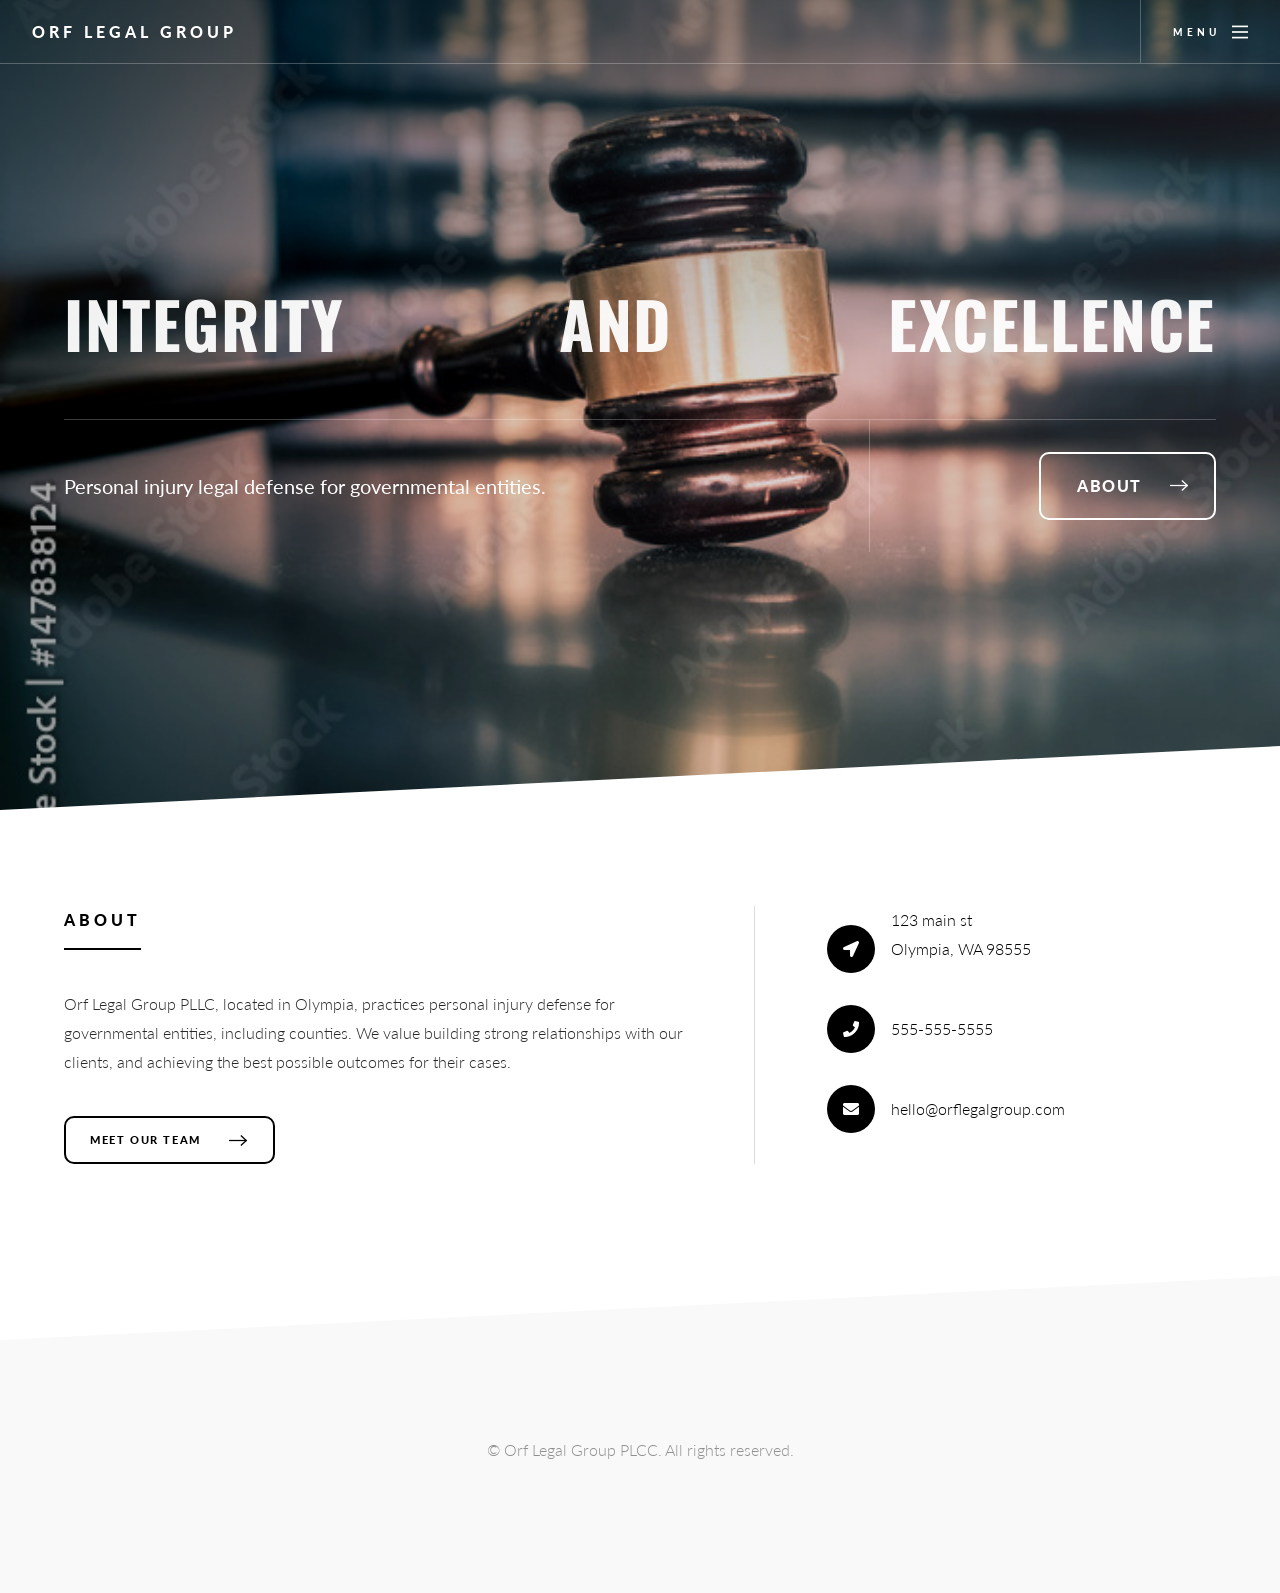
==== commit 151b5bfb: "Updates" ====
--- a/index.html
+++ b/index.html
@@ -28,10 +28,7 @@
 							<h2>Menu</h2>
 							<ul class="links">
 								<li><a href="index.html">Home</a></li>
-								<li><a href="practiceareas.html">Practice Areas</a></li>
 								<li><a href="about.html">About</a></li>
-								<li><a href="Contact.html">Contact</a></li>
-								<li><a href="elements.html">Elements</a></li>
 							</ul>
 							<a class="close"><span>Close</span></a>
 						</div>
@@ -40,15 +37,17 @@
 				<!-- Banner -->
 					<section id="banner">
 						<div class="inner">
-							<h1>Lorem ipsum dolor sit amet</h1>
+							<h1>Integrity and Excellence</h1>
 							<div class="content">
-								<p>Amet lorem ipsum pulvinar vehicula, orci et tellus gravida amet lorem tempus ante. Nam ut purus consequat nulla lacinia.</p>
+								<p>Personal injury legal defense for governmental entities.</p>
 								<ul class="actions special">
-									<li><a href="practiceareas.html" class="button large next">Practice Areas</a></li>
+									<li><a href="#footer" class="button large next">About</a></li>
 								</ul>
 							</div>
 						</div>
 					</section>
+
+
 
 				<!-- Footer -->
 					<section id="footer" class="wrapper">
@@ -58,16 +57,15 @@
 									<header>
 										<h2>About</h2>
 									</header>
-									<p>Lorem ipsum dolor amet et donec convallis placerat varius. Phasellus sagittis, urna blanSapien lectus lorem tempus ut purus consequat. Sed veroeros et nisl urna lacinia lorem. Aenean at adipiscing lorem. Nunc risus augue, ullamcorper eget posuere.</p>
+									<p>Orf Legal Group PLLC, located in Olympia, practices personal injury defense for governmental entities, including counties. We value building strong relationships with our clients, and achieving the best possible outcomes for their cases.</p>
 									<ul class="actions">
 										<li><a href="about.html" class="button next">Meet Our Team</a></li>
 									</ul>
 								</div>
 								<ul class="contact-icons">
-									<li><a href="#" class="icon brands alt fa-twitter"><span class="label">twitter.com/untitled</span></a></li>
-									<li><a href="#" class="icon brands alt fa-facebook-f"><span class="label">facebook.com/untitled</span></a></li>
-									<li><a href="#" class="icon brands alt fa-instagram"><span class="label">instagram.com/untitled</span></a></li>
-									<li><a href="#" class="icon solid alt fa-envelope"><span class="label">contact@untitled.tld</span></a></li>
+									<li><a href="#" class="icon solid alt fa-location-arrow"><span class="label">123 main st <br> Olympia, WA 98555</span></a></li>
+									<li><a href="#" class="icon solid alt fa-phone"><span class="label">555-555-5555</span></a></li>
+									<li><a href="#" class="icon solid alt fa-envelope"><span class="label">hello@orflegalgroup.com</span></a></li>
 								</ul>
 							</div>
 						</div>
@@ -76,20 +74,21 @@
 				<!-- Copyright -->
 					<section class="wrapper style2 copyright">
 						<div class="inner">
-							&copy; Untitled. All rights reserved. Lorem ipsum dolor sit amet.
+							&copy; Orf Legal Group PLCC. All rights reserved.
 						</div>
 					</section>
 
 			</div>
 
-		<!-- Scripts -->
-			<script src="assets/js/jquery.min.js"></script>
-			<script src="assets/js/jquery.scrollex.min.js"></script>
-			<script src="assets/js/jquery.scrolly.min.js"></script>
-			<script src="assets/js/browser.min.js"></script>
-			<script src="assets/js/breakpoints.min.js"></script>
-			<script src="assets/js/util.js"></script>
-			<script src="assets/js/main.js"></script>
+			<!-- Scripts -->
+				<script src="assets/js/jquery.min.js"></script>
+				<script src="assets/js/jquery.scrollex.min.js"></script>
+				<script src="assets/js/jquery.scrolly.min.js"></script>
+				<script src="assets/js/jquery.selectorr.min.js"></script>
+				<script src="assets/js/browser.min.js"></script>
+				<script src="assets/js/breakpoints.min.js"></script>
+				<script src="assets/js/util.js"></script>
+				<script src="assets/js/main.js"></script>
 
 	</body>
 </html>
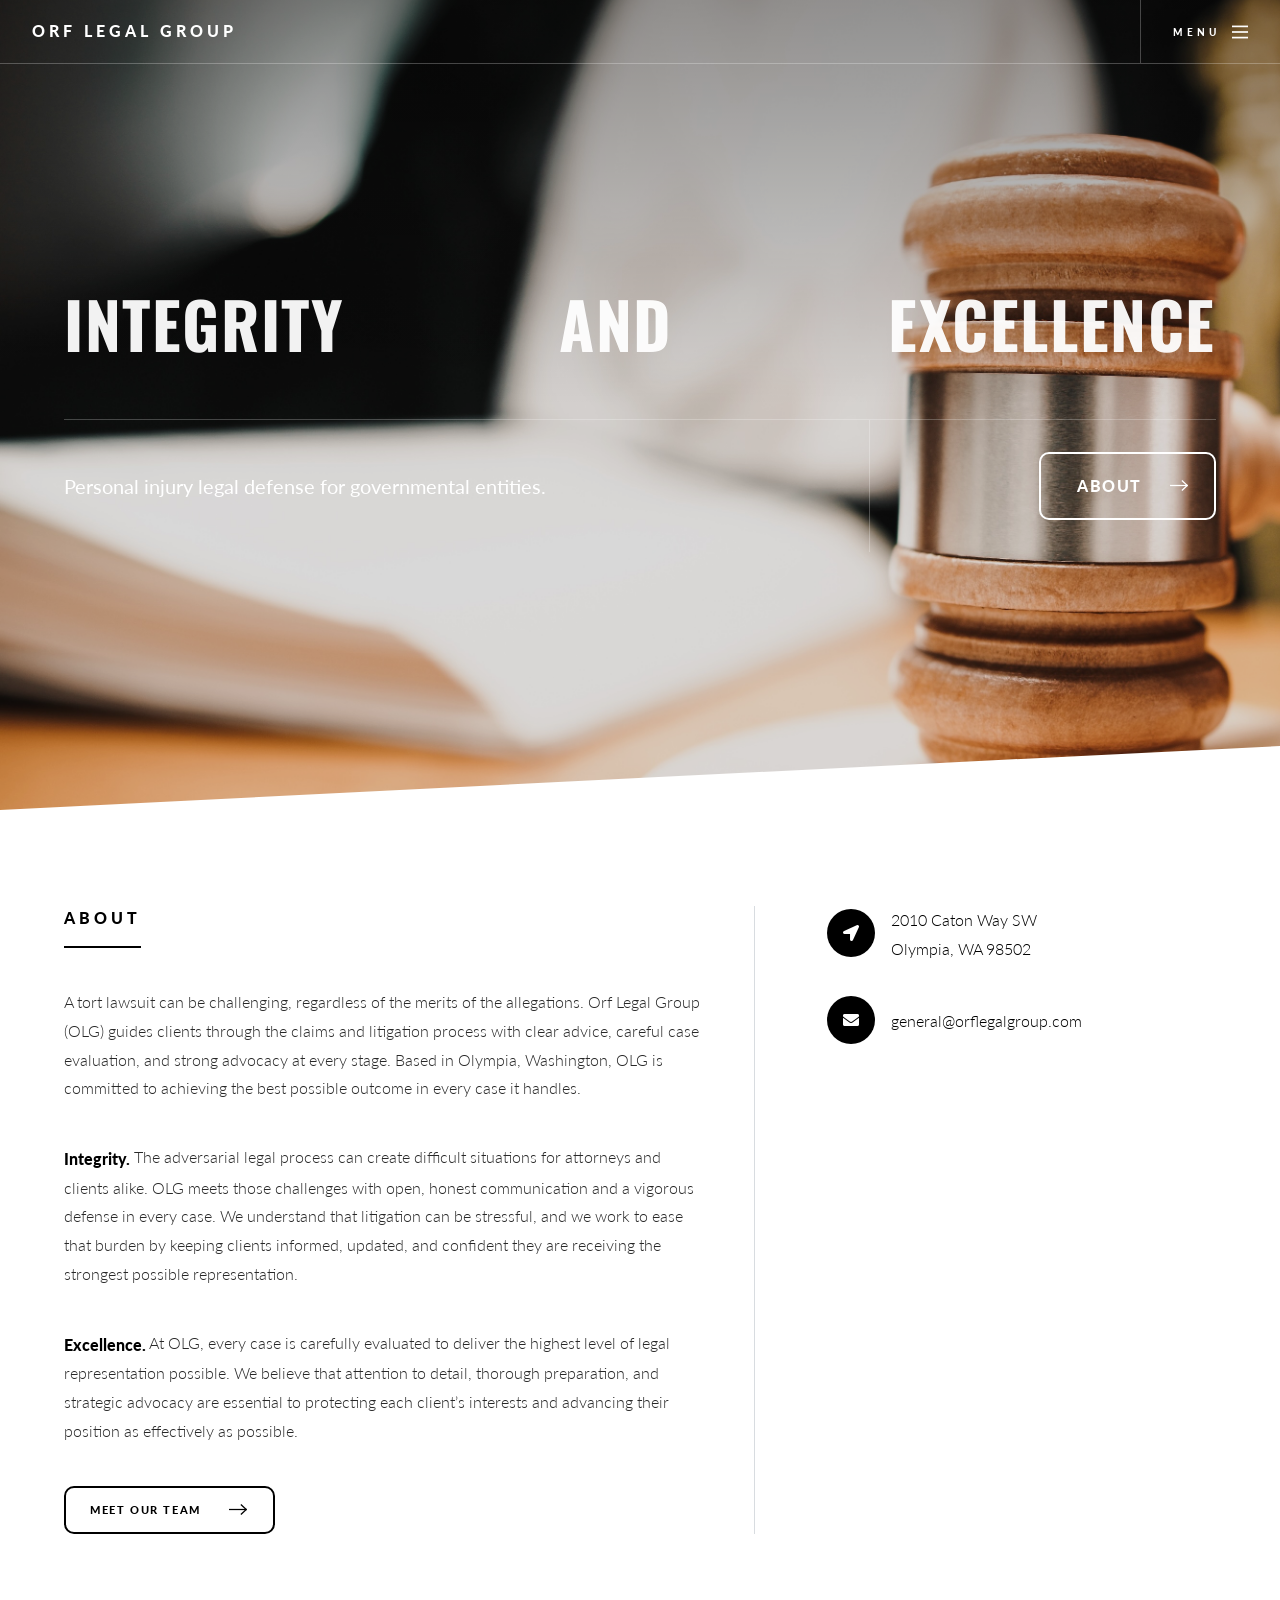
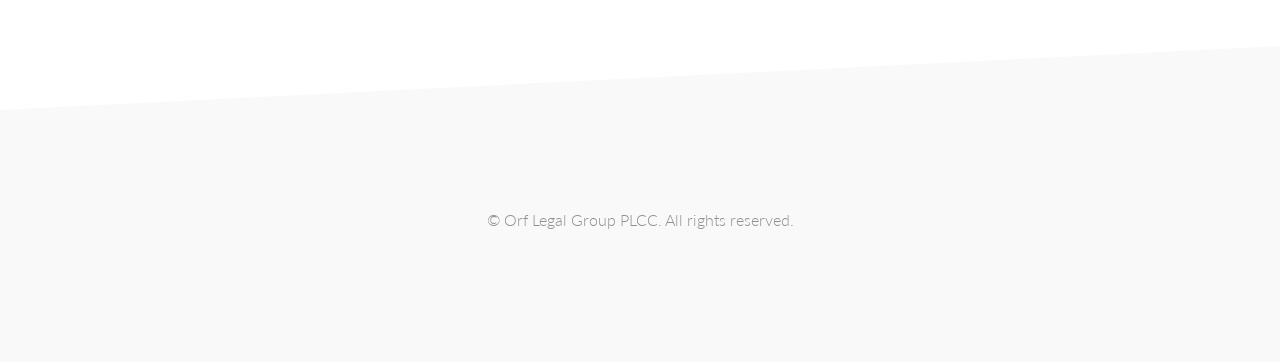
==== commit e51889c3: "Updated pages" ====
--- a/index.html
+++ b/index.html
@@ -28,7 +28,7 @@
 							<h2>Menu</h2>
 							<ul class="links">
 								<li><a href="index.html">Home</a></li>
-								<li><a href="about.html">About</a></li>
+								<li><a href="about.html">Our Team</a></li>
 							</ul>
 							<a class="close"><span>Close</span></a>
 						</div>
@@ -57,15 +57,21 @@
 									<header>
 										<h2>About</h2>
 									</header>
-									<p>Orf Legal Group PLLC, located in Olympia, practices personal injury defense for governmental entities, including counties. We value building strong relationships with our clients, and achieving the best possible outcomes for their cases.</p>
+									<p>A tort lawsuit can be challenging, regardless of the merits of the allegations. Orf Legal Group (OLG) guides clients through the claims and litigation process with clear advice, careful case evaluation, and strong advocacy at every stage. Based in Olympia, Washington, OLG is committed to achieving the best possible outcome in every case it handles.</p>
+
+									<p><b>Integrity.</b> The adversarial legal process can create difficult situations for attorneys and clients alike. OLG meets those challenges with open, honest communication and a vigorous defense in every case. We understand that litigation can be stressful, and we work to ease that burden by keeping clients informed, updated, and confident they are receiving the strongest possible representation.</p>
+
+									<p><b>Excellence.</b> At OLG, every case is carefully evaluated to deliver the highest level of legal representation possible. We believe that attention to detail, thorough preparation, and strategic advocacy are essential to protecting each client’s interests and advancing their position as effectively as possible.</p>
+
+
+
 									<ul class="actions">
 										<li><a href="about.html" class="button next">Meet Our Team</a></li>
 									</ul>
 								</div>
 								<ul class="contact-icons">
-									<li><a href="#" class="icon solid alt fa-location-arrow"><span class="label">123 main st <br> Olympia, WA 98555</span></a></li>
-									<li><a href="#" class="icon solid alt fa-phone"><span class="label">555-555-5555</span></a></li>
-									<li><a href="#" class="icon solid alt fa-envelope"><span class="label">hello@orflegalgroup.com</span></a></li>
+									<li><a href="#" class="icon solid alt fa-location-arrow"><span class="label">2010 Caton Way SW </br> Olympia, WA 98502</span></a></li>
+									<li><a href="#" class="icon solid alt fa-envelope"><span class="label">general@orflegalgroup.com</span></a></li>
 								</ul>
 							</div>
 						</div>
--- a/assets/css/main.css
+++ b/assets/css/main.css
@@ -23,7 +23,7 @@
 	border: 0;
 	font-size: 100%;
 	font: inherit;
-	vertical-align: baseline;}
+	vertical-align: middle;}
 
 article, aside, details, figcaption, figure,
 footer, header, hgroup, menu, nav, section {
@@ -2835,6 +2835,7 @@
 		cursor: default;
 		list-style: none;
 		padding-left: 0;
+		vertical-align: middle;
 	}
 
 		ul.contact-icons li {
@@ -3496,9 +3497,9 @@
 
 		.split .content {
 			border-right: 1px solid;
-			min-width: 70%;
+			min-width: 60%;
 			padding-right: 3rem;
-			width: 70%;
+			width: 60%;
 		}
 
 			.split .content p {
@@ -4661,4 +4662,4 @@
 	.copyright {
 		color: rgba(40, 40, 40, 0.5);
 		text-align: center;
-	}+	}
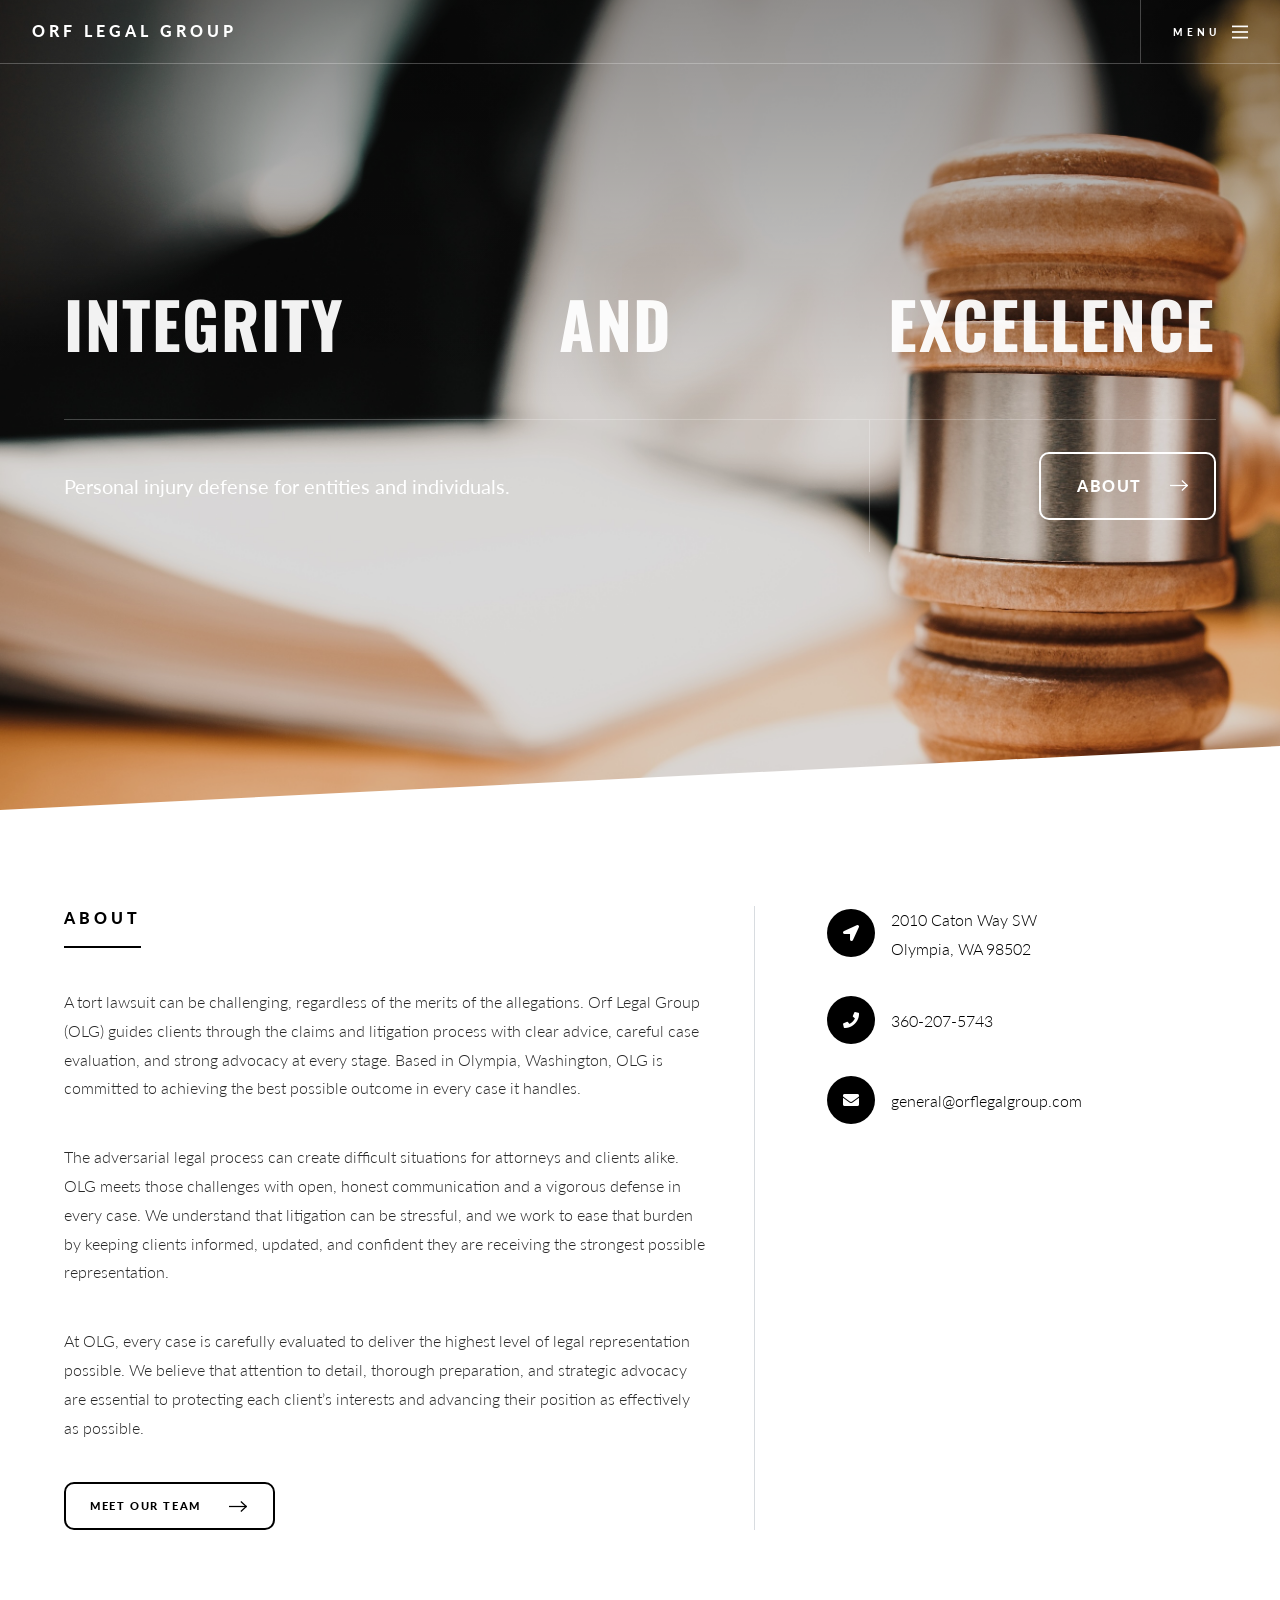
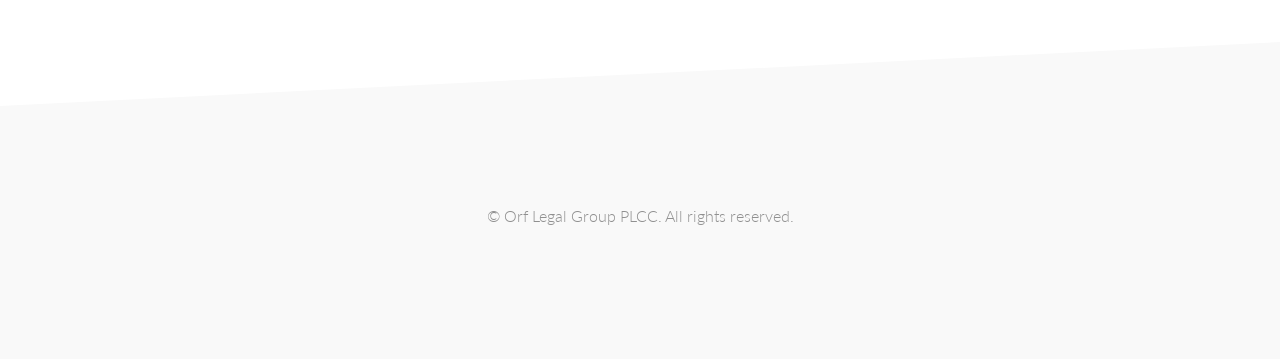
==== commit 221e4969: "updates" ====
--- a/index.html
+++ b/index.html
@@ -39,7 +39,7 @@
 						<div class="inner">
 							<h1>Integrity and Excellence</h1>
 							<div class="content">
-								<p>Personal injury legal defense for governmental entities.</p>
+								<p>Personal injury defense for entities and individuals.</p>
 								<ul class="actions special">
 									<li><a href="#footer" class="button large next">About</a></li>
 								</ul>
@@ -59,9 +59,9 @@
 									</header>
 									<p>A tort lawsuit can be challenging, regardless of the merits of the allegations. Orf Legal Group (OLG) guides clients through the claims and litigation process with clear advice, careful case evaluation, and strong advocacy at every stage. Based in Olympia, Washington, OLG is committed to achieving the best possible outcome in every case it handles.</p>
 
-									<p><b>Integrity.</b> The adversarial legal process can create difficult situations for attorneys and clients alike. OLG meets those challenges with open, honest communication and a vigorous defense in every case. We understand that litigation can be stressful, and we work to ease that burden by keeping clients informed, updated, and confident they are receiving the strongest possible representation.</p>
+									<p>The adversarial legal process can create difficult situations for attorneys and clients alike. OLG meets those challenges with open, honest communication and a vigorous defense in every case. We understand that litigation can be stressful, and we work to ease that burden by keeping clients informed, updated, and confident they are receiving the strongest possible representation.</p>
 
-									<p><b>Excellence.</b> At OLG, every case is carefully evaluated to deliver the highest level of legal representation possible. We believe that attention to detail, thorough preparation, and strategic advocacy are essential to protecting each client’s interests and advancing their position as effectively as possible.</p>
+									<p>At OLG, every case is carefully evaluated to deliver the highest level of legal representation possible. We believe that attention to detail, thorough preparation, and strategic advocacy are essential to protecting each client’s interests and advancing their position as effectively as possible.</p>
 
 
 
@@ -70,8 +70,9 @@
 									</ul>
 								</div>
 								<ul class="contact-icons">
-									<li><a href="#" class="icon solid alt fa-location-arrow"><span class="label">2010 Caton Way SW </br> Olympia, WA 98502</span></a></li>
-									<li><a href="#" class="icon solid alt fa-envelope"><span class="label">general@orflegalgroup.com</span></a></li>
+									<li><a href="https://maps.app.goo.gl/oxEJba9QGa6AUHAAA" target="_blank" class="icon solid alt fa-location-arrow"><span class="label">2010 Caton Way SW </br> Olympia, WA 98502</span></a></li>
+									<li><a href="tel:+13602075743" class="icon solid alt fa-phone"><span class="label">360-207-5743</span></a></li>
+									<li><a href="mailto:general@orflegalgroup.com" class="icon solid alt fa-envelope"><span class="label">general@orflegalgroup.com</span></a></li>
 								</ul>
 							</div>
 						</div>
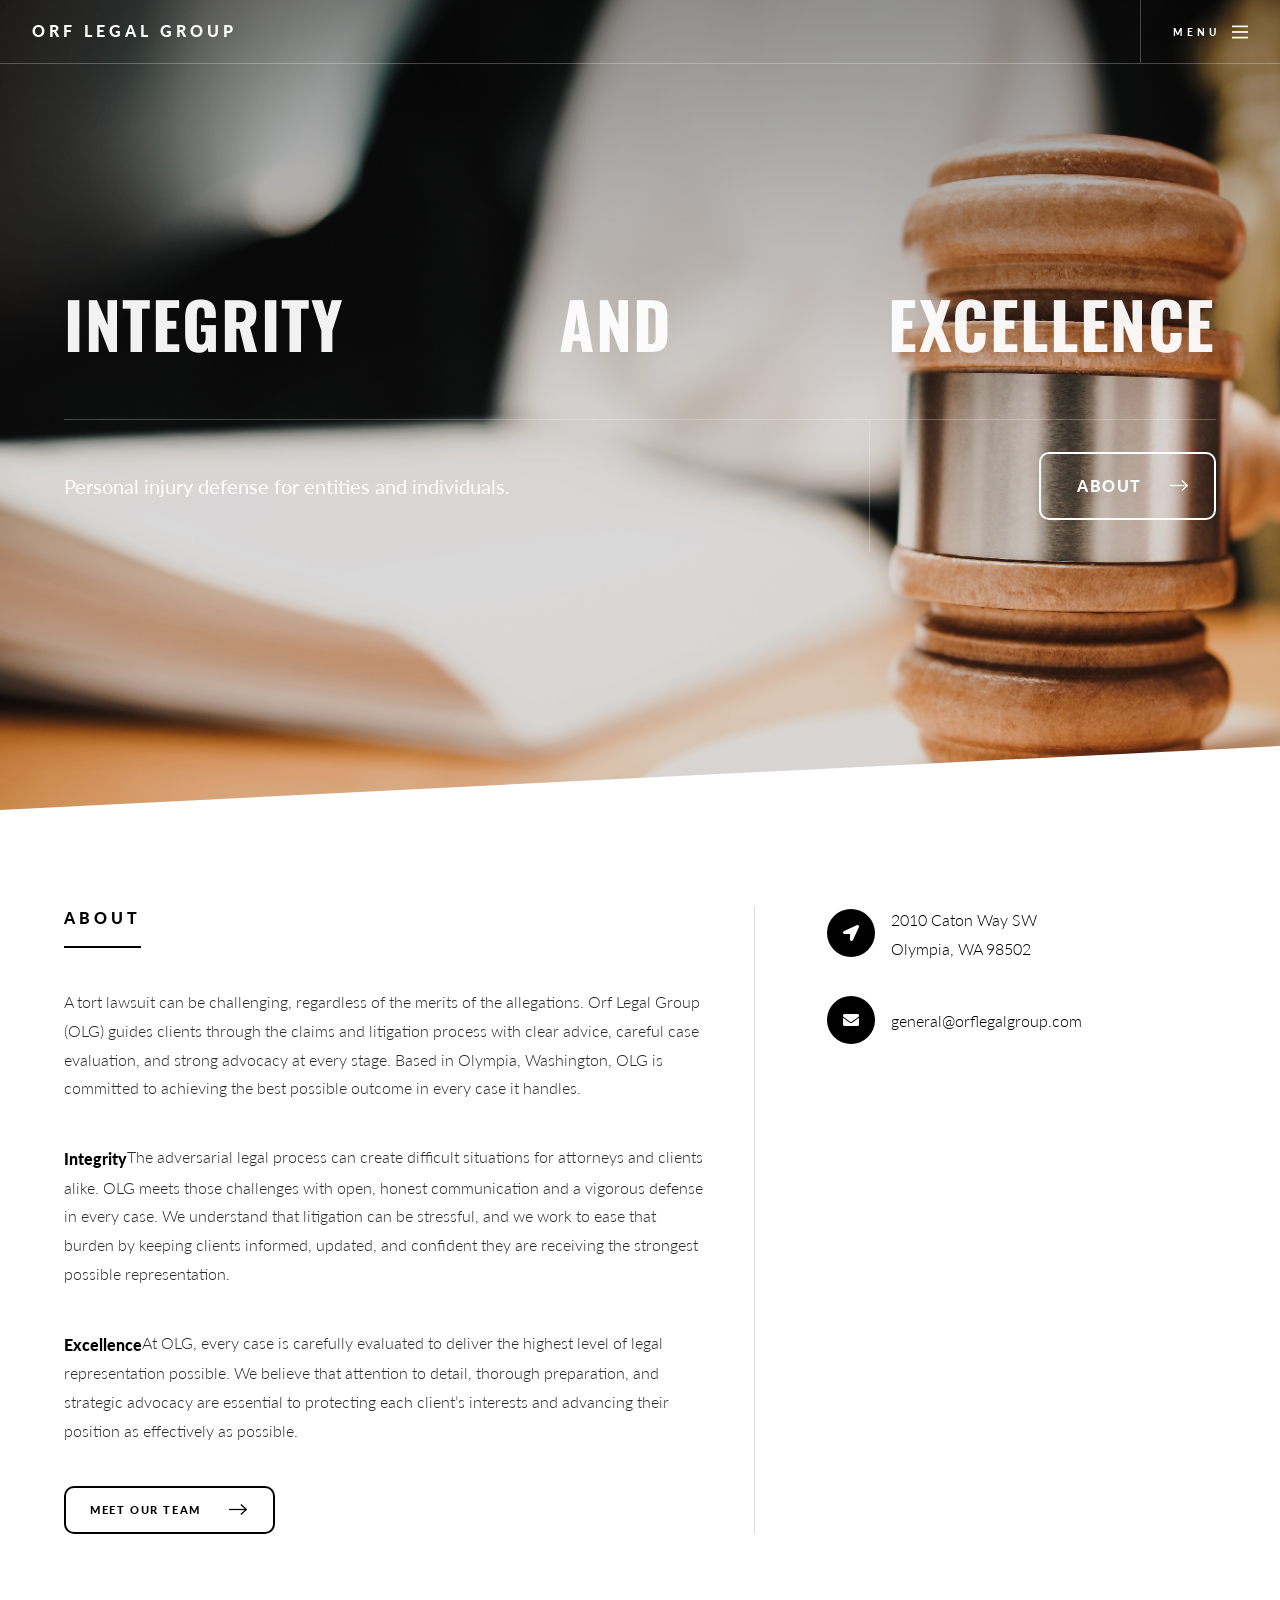
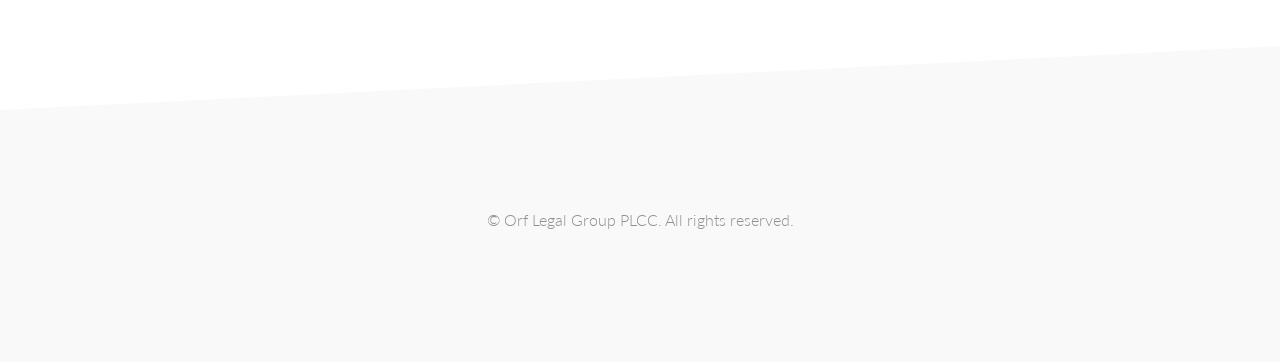
==== commit 0c53b29f: "updates" ====
--- a/index.html
+++ b/index.html
@@ -59,9 +59,9 @@
 									</header>
 									<p>A tort lawsuit can be challenging, regardless of the merits of the allegations. Orf Legal Group (OLG) guides clients through the claims and litigation process with clear advice, careful case evaluation, and strong advocacy at every stage. Based in Olympia, Washington, OLG is committed to achieving the best possible outcome in every case it handles.</p>
 
-									<p>The adversarial legal process can create difficult situations for attorneys and clients alike. OLG meets those challenges with open, honest communication and a vigorous defense in every case. We understand that litigation can be stressful, and we work to ease that burden by keeping clients informed, updated, and confident they are receiving the strongest possible representation.</p>
+									<p><b>Integrity</b>The adversarial legal process can create difficult situations for attorneys and clients alike. OLG meets those challenges with open, honest communication and a vigorous defense in every case. We understand that litigation can be stressful, and we work to ease that burden by keeping clients informed, updated, and confident they are receiving the strongest possible representation.</p>
 
-									<p>At OLG, every case is carefully evaluated to deliver the highest level of legal representation possible. We believe that attention to detail, thorough preparation, and strategic advocacy are essential to protecting each client’s interests and advancing their position as effectively as possible.</p>
+									<p><b>Excellence</b>At OLG, every case is carefully evaluated to deliver the highest level of legal representation possible. We believe that attention to detail, thorough preparation, and strategic advocacy are essential to protecting each client’s interests and advancing their position as effectively as possible.</p>
 
 
 
@@ -71,7 +71,7 @@
 								</div>
 								<ul class="contact-icons">
 									<li><a href="https://maps.app.goo.gl/oxEJba9QGa6AUHAAA" target="_blank" class="icon solid alt fa-location-arrow"><span class="label">2010 Caton Way SW </br> Olympia, WA 98502</span></a></li>
-									<li><a href="tel:+13602075743" class="icon solid alt fa-phone"><span class="label">360-207-5743</span></a></li>
+									<!-- <li><a href="tel:+13602075743" class="icon solid alt fa-phone"><span class="label">360-207-5743</span></a></li> -->
 									<li><a href="mailto:general@orflegalgroup.com" class="icon solid alt fa-envelope"><span class="label">general@orflegalgroup.com</span></a></li>
 								</ul>
 							</div>
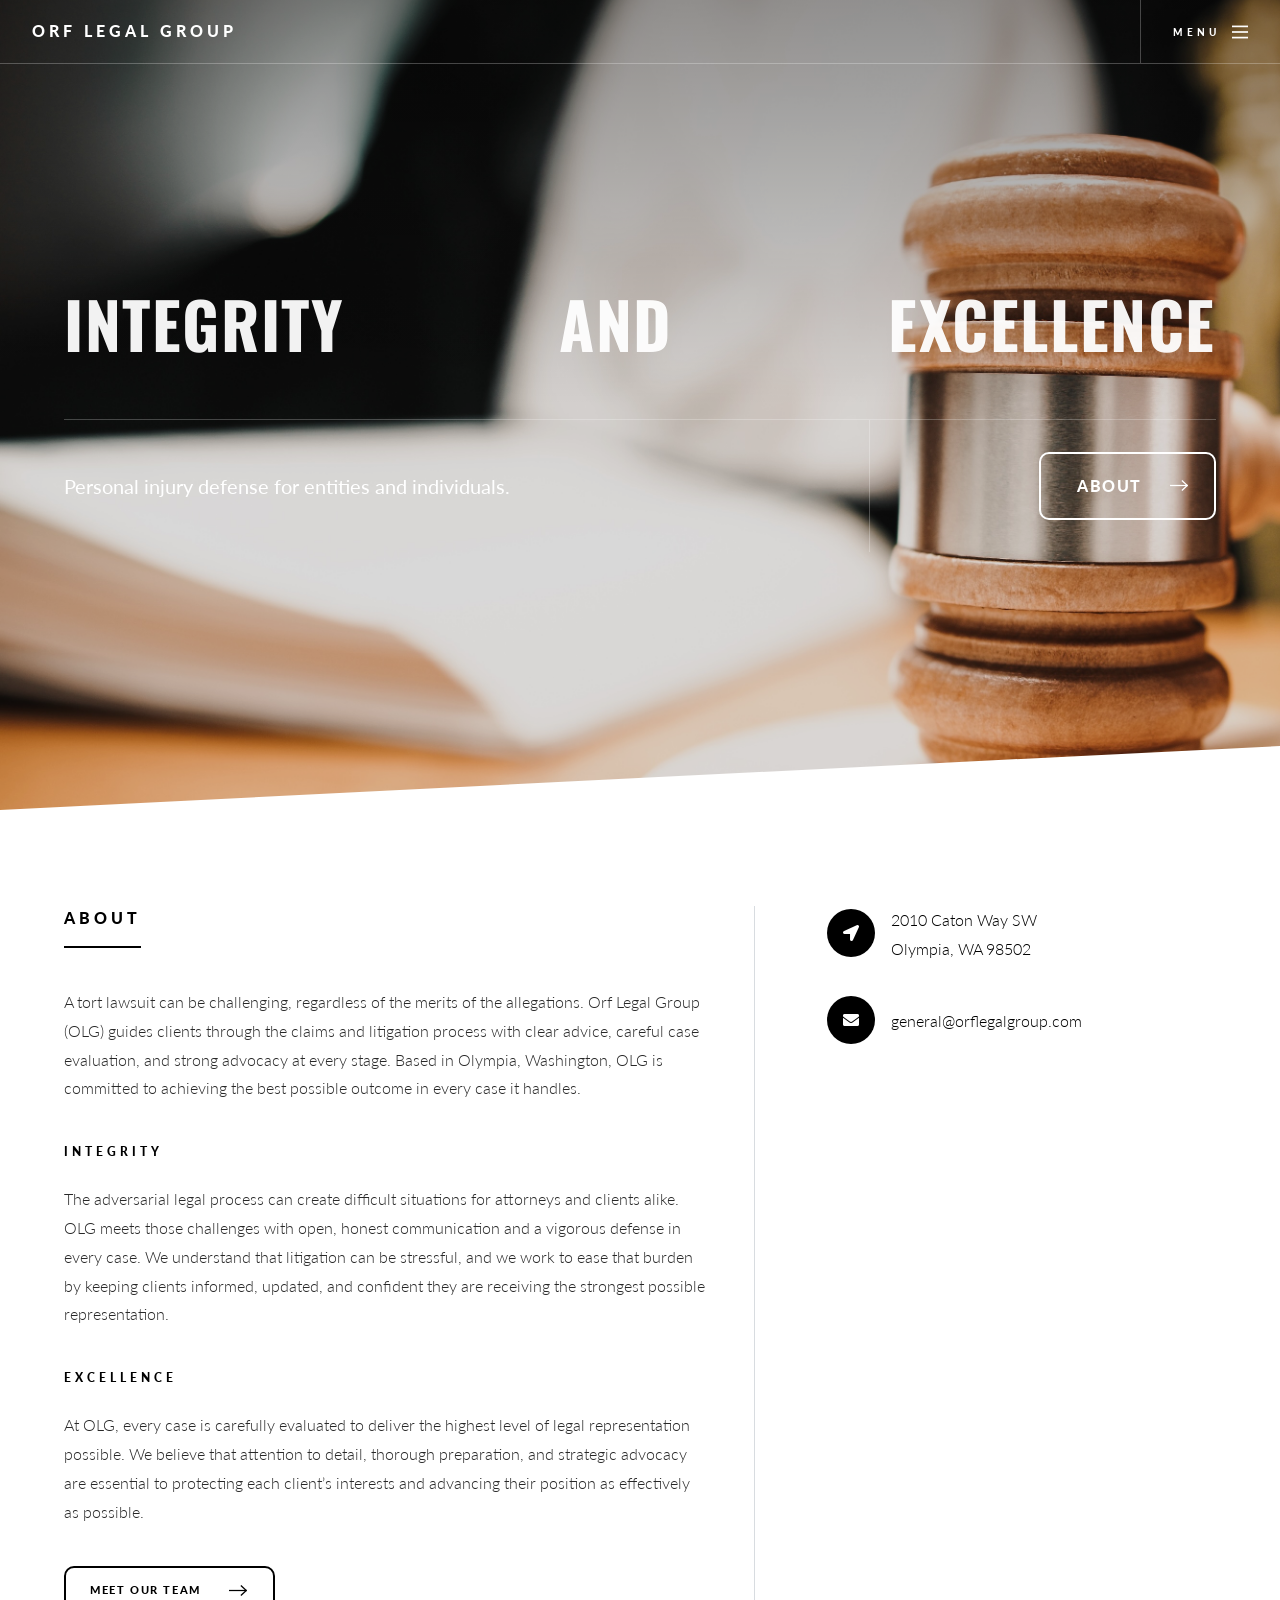
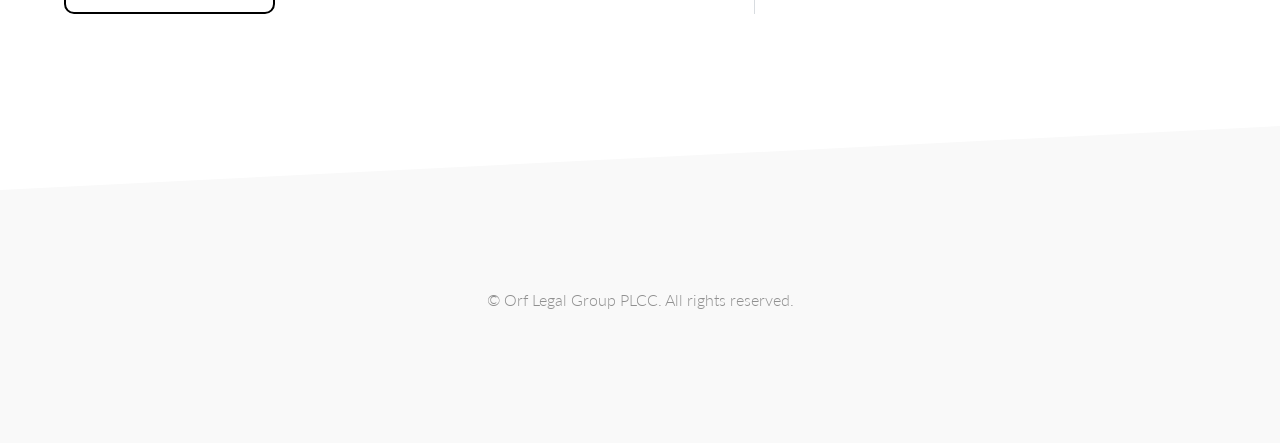
==== commit ad588e66: "updates" ====
--- a/index.html
+++ b/index.html
@@ -59,9 +59,9 @@
 									</header>
 									<p>A tort lawsuit can be challenging, regardless of the merits of the allegations. Orf Legal Group (OLG) guides clients through the claims and litigation process with clear advice, careful case evaluation, and strong advocacy at every stage. Based in Olympia, Washington, OLG is committed to achieving the best possible outcome in every case it handles.</p>
 
-									<p><b>Integrity</b>The adversarial legal process can create difficult situations for attorneys and clients alike. OLG meets those challenges with open, honest communication and a vigorous defense in every case. We understand that litigation can be stressful, and we work to ease that burden by keeping clients informed, updated, and confident they are receiving the strongest possible representation.</p>
+									<p><h6>Integrity</h6>The adversarial legal process can create difficult situations for attorneys and clients alike. OLG meets those challenges with open, honest communication and a vigorous defense in every case. We understand that litigation can be stressful, and we work to ease that burden by keeping clients informed, updated, and confident they are receiving the strongest possible representation.</p>
 
-									<p><b>Excellence</b>At OLG, every case is carefully evaluated to deliver the highest level of legal representation possible. We believe that attention to detail, thorough preparation, and strategic advocacy are essential to protecting each client’s interests and advancing their position as effectively as possible.</p>
+									<p><h6>Excellence</h6>At OLG, every case is carefully evaluated to deliver the highest level of legal representation possible. We believe that attention to detail, thorough preparation, and strategic advocacy are essential to protecting each client’s interests and advancing their position as effectively as possible.</p>
 
 
 
